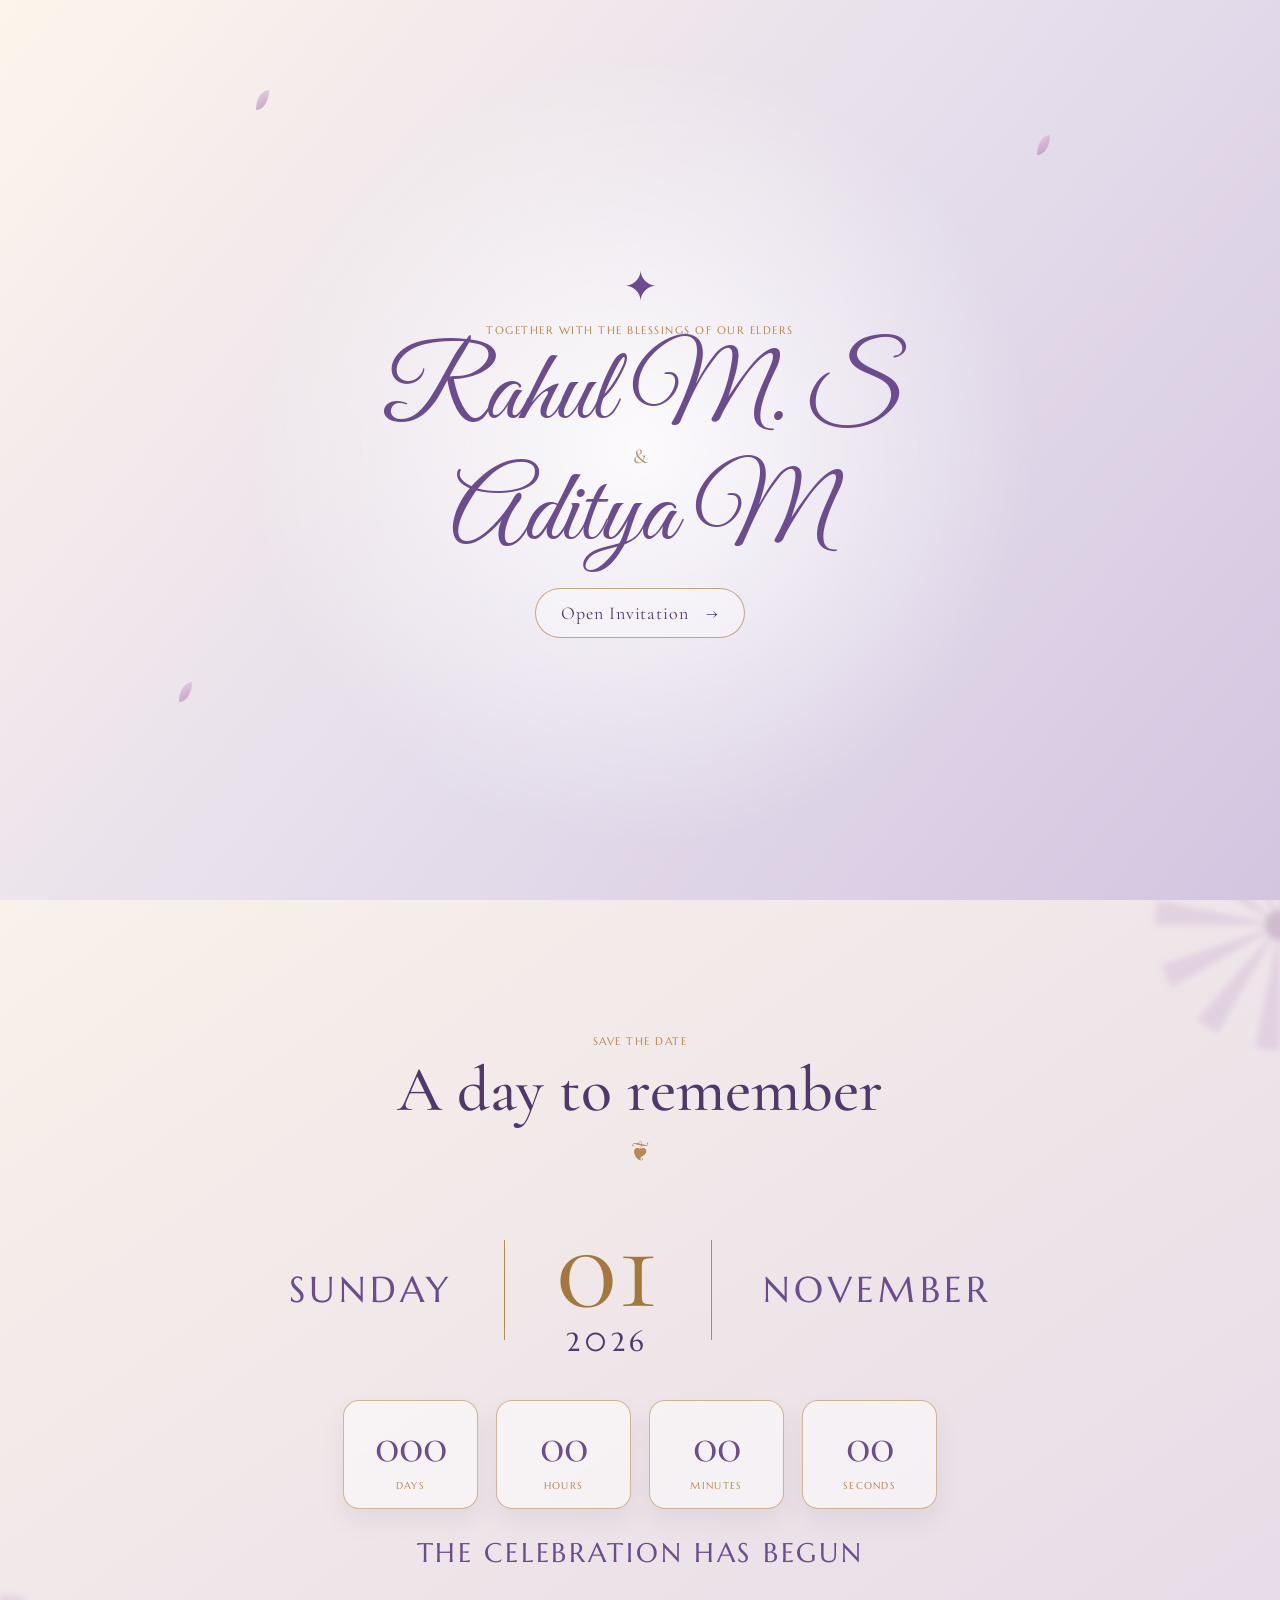
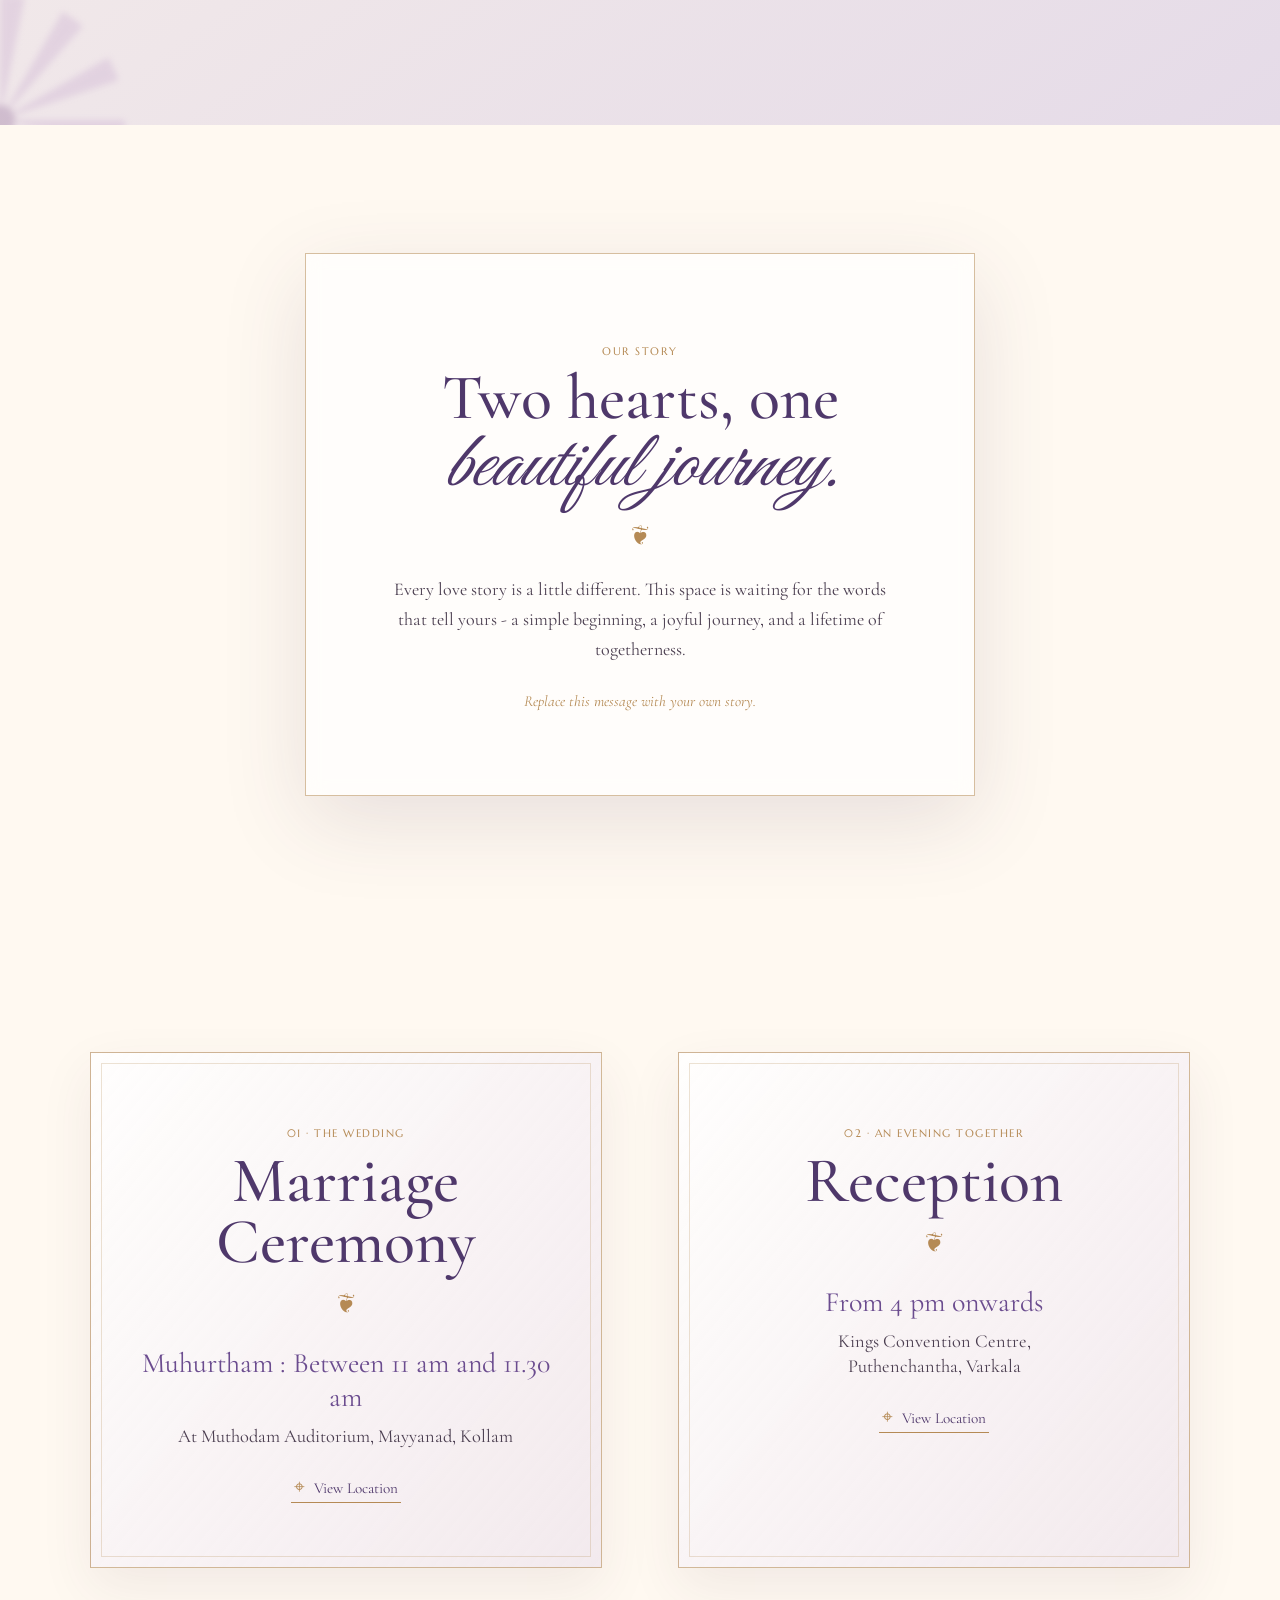
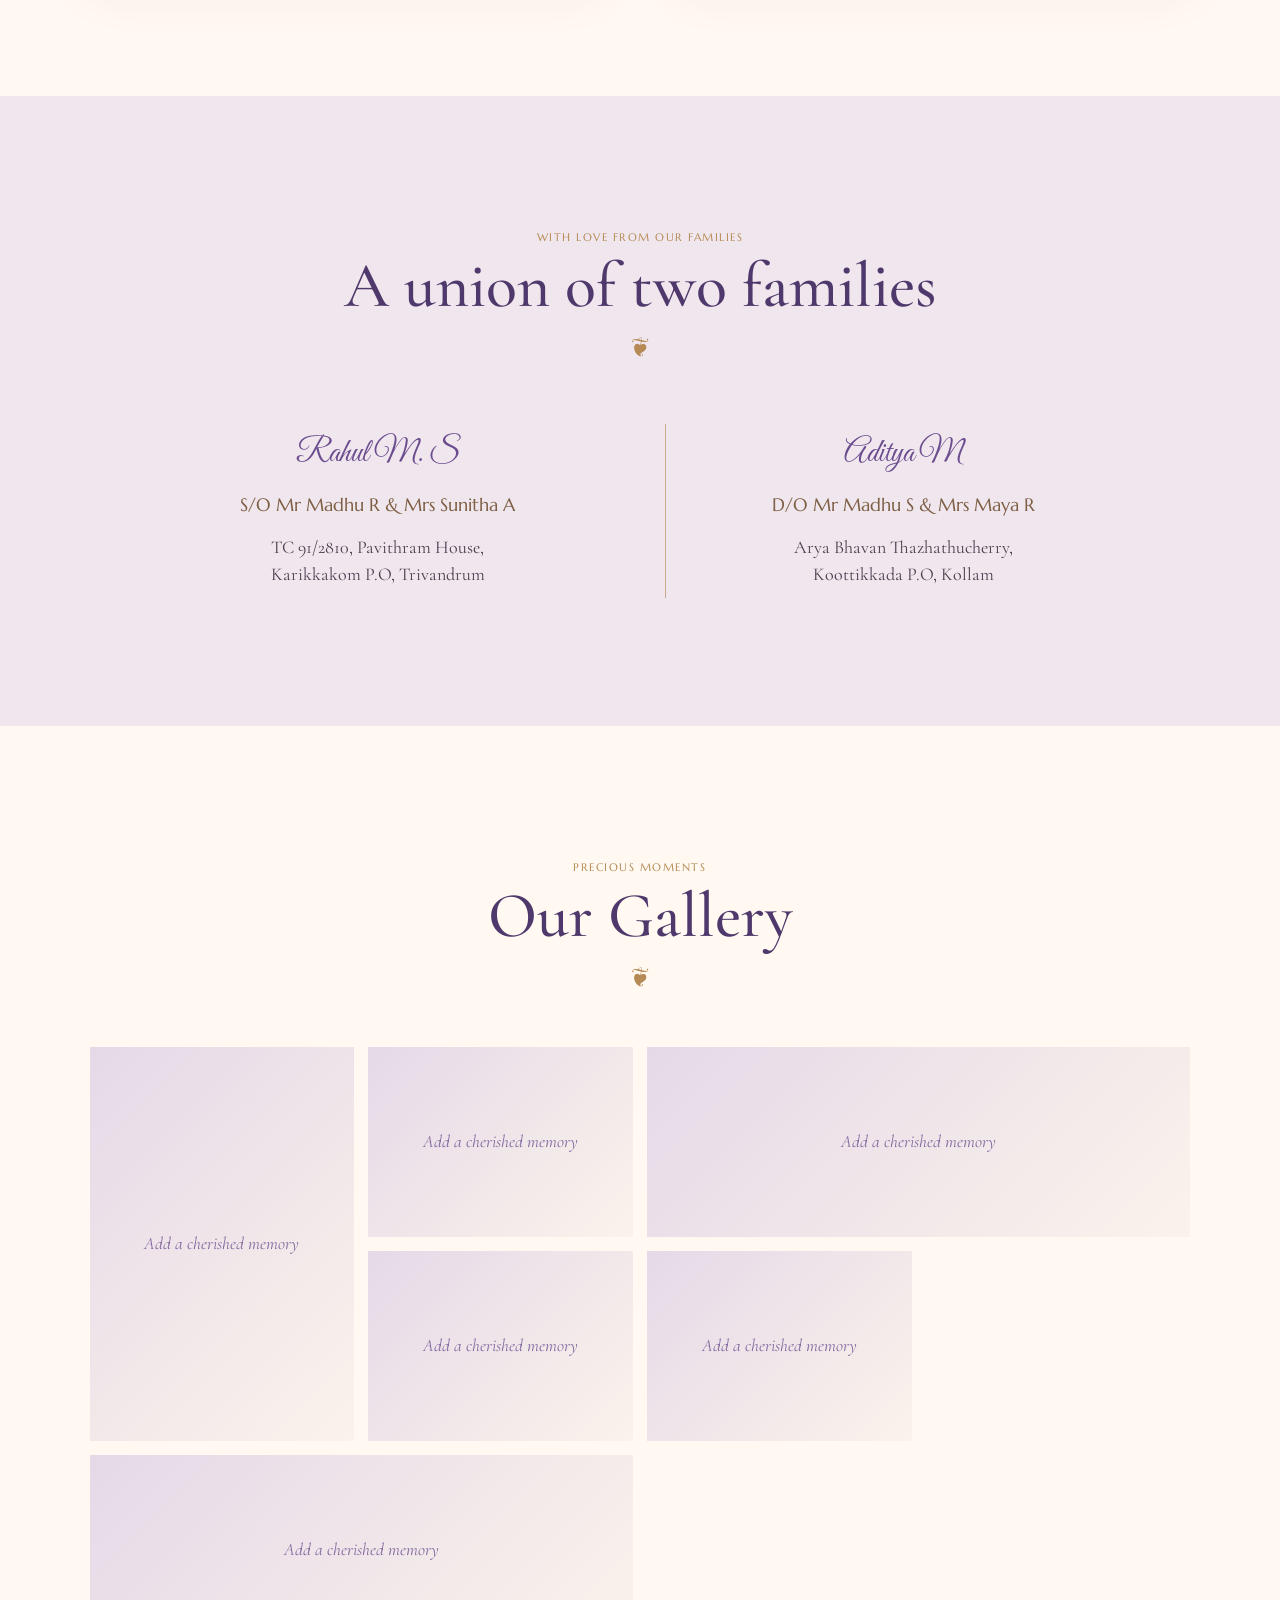
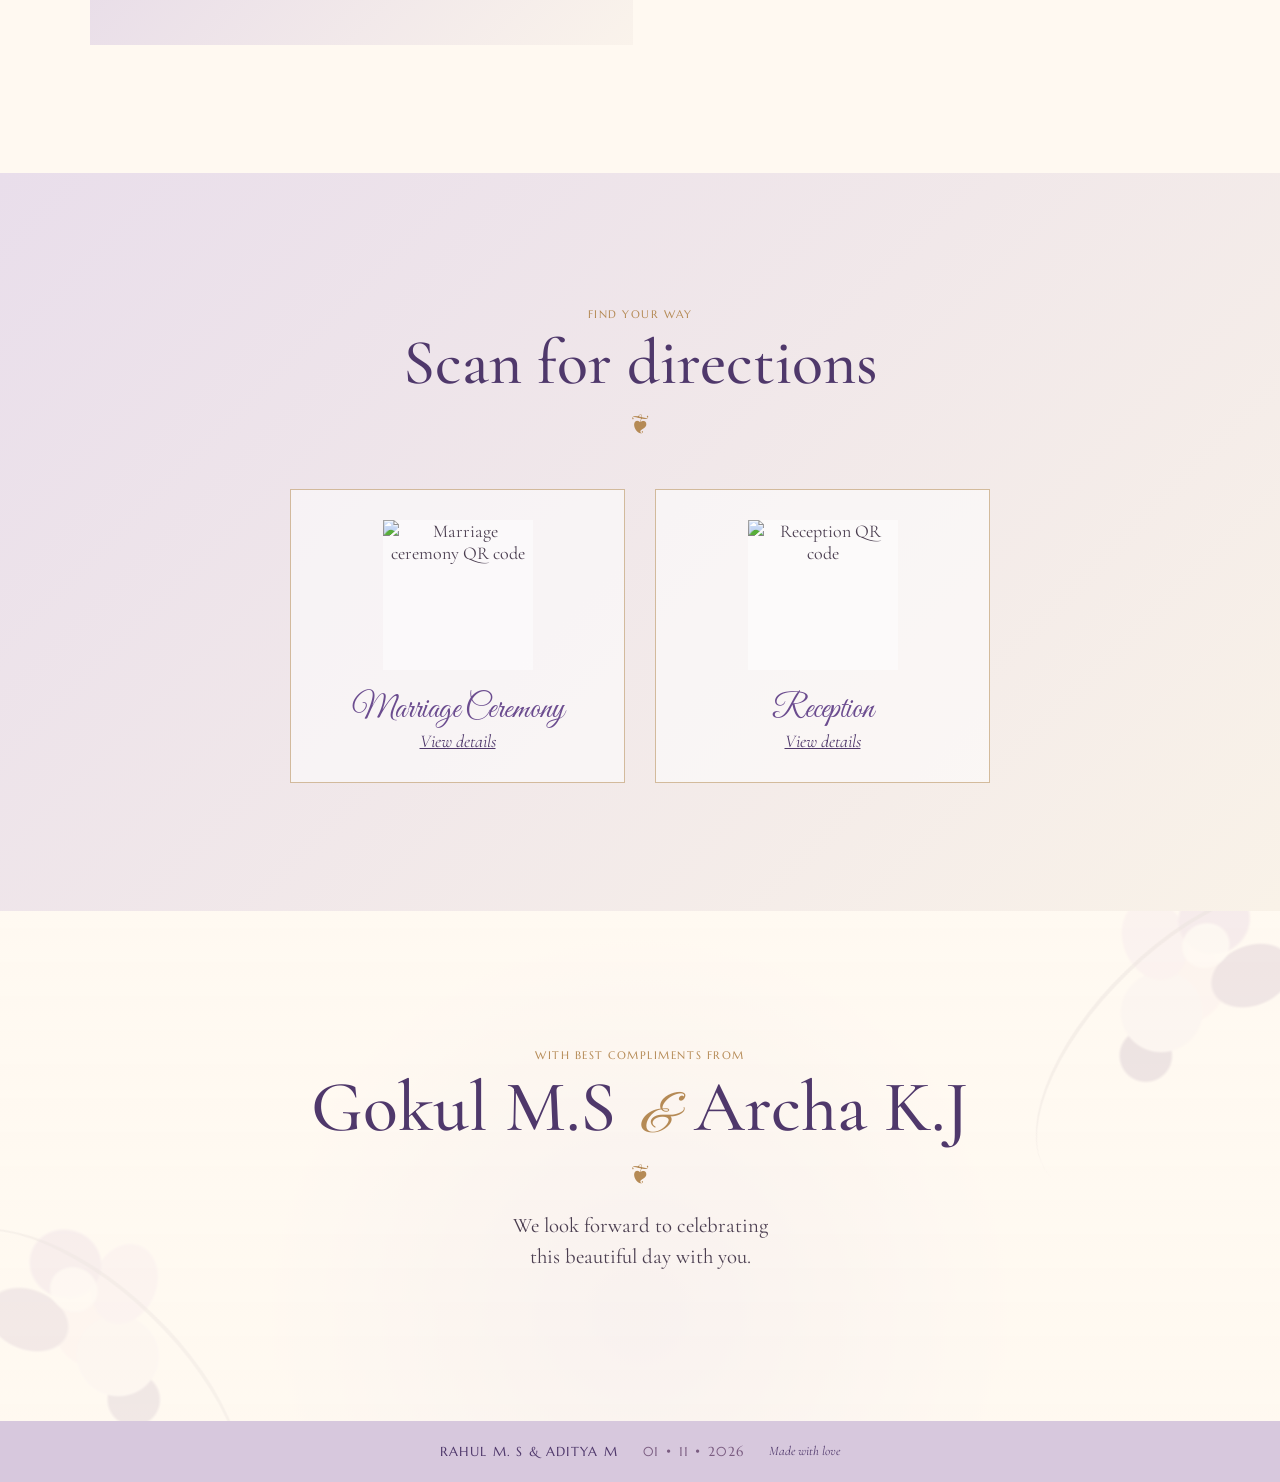
==== index.html @ 809f669c "first" ====
<!doctype html>
<html lang="en">
<head>
  <meta charset="utf-8">
  <meta name="viewport" content="width=device-width, initial-scale=1">
  <meta name="description" content="The wedding invitation of Rahul M. S and Aditya M.">
  <title>Rahul M. S &amp; Aditya M | Wedding Invitation</title>
  <link rel="preconnect" href="https://fonts.googleapis.com">
  <link rel="preconnect" href="https://fonts.gstatic.com" crossorigin>
  <link href="https://fonts.googleapis.com/css2?family=Cormorant+Garamond:ital,wght@0,400;0,500;0,600;0,700;1,500&family=Great+Vibes&family=Marcellus&display=swap" rel="stylesheet">
  <link rel="stylesheet" href="style.css">
</head>
<body>
  <div class="opening" id="opening" aria-label="Opening invitation">
    <div class="opening-wash"></div><div class="petal p1"></div><div class="petal p2"></div><div class="petal p3"></div>
    <div class="opening-content">
      <div class="mini-flower" aria-hidden="true">✦</div>
      <p class="eyebrow">Together with the blessings of our elders</p>
      <h1><span>Rahul M. S</span><b>&amp;</b><span>Aditya M</span></h1>
      <button class="open-button" id="openInvitation">Open Invitation <span>→</span></button>
    </div>
  </div>

  <header class="site-header" id="home">
    <a class="monogram" href="#home" aria-label="Go to invitation home">R <i>&amp;</i> A</a>
    <button class="nav-toggle" aria-expanded="false" aria-controls="siteNav"><span></span><span></span><span></span><span class="sr-only">Open menu</span></button>
    <nav id="siteNav" aria-label="Invitation navigation">
      <a href="#home">Home</a><a href="#story">Our Story</a><a href="#wedding">Wedding</a><a href="#reception">Reception</a><a href="#gallery">Gallery</a><a href="#locations">Location</a>
    </nav>
  </header>

  <main>
    <section class="hero" aria-labelledby="hero-title">
      <div class="floral floral-tl" aria-hidden="true"></div><div class="floral floral-tr" aria-hidden="true"></div><div class="floral floral-bl" aria-hidden="true"></div><div class="floral floral-br" aria-hidden="true"></div>
      <div class="hero-photo-wash" aria-hidden="true"></div>
      <div class="arch" aria-hidden="true"></div><span class="petal petal-a"></span><span class="petal petal-b"></span><span class="petal petal-c"></span>
      <div class="hero-inner reveal">
        <div class="ganesha" aria-hidden="true">ॐ</div>
        <p class="intro">With the blessings of the Almighty and our elders,<br>we cordially invite you to the wedding of</p>
        <h2 id="hero-title" class="couple-names"><span>Rahul M. S</span><em>&amp;</em><span>Aditya M</span></h2>
        <p class="celebration">Invite you to our wedding celebration</p>
        <a href="#wedding" class="text-link">Explore the celebration <span>↓</span></a>
      </div>
      <div class="couple-frame reveal reveal-delay"><img src="assets/couple.png" alt="Rahul M. S and Aditya M" id="coupleImage"></div>
    </section>

    <section class="date-section section" id="wedding" aria-labelledby="date-title">
      <div class="section-flower flower-left" aria-hidden="true"></div><div class="section-flower flower-right" aria-hidden="true"></div>
      <div class="section-heading reveal"><span>Save the date</span><h2 id="date-title">A day to remember</h2><div class="floral-rule">❦</div></div>
      <div class="date-display reveal">
        <div><span>Sunday</span></div><i></i><div class="date-number">01<small>2026</small></div><i></i><div><span>November</span></div>
      </div>
      <div class="countdown reveal" aria-label="Countdown to the wedding">
        <div><strong id="days">000</strong><span>Days</span></div><div><strong id="hours">00</strong><span>Hours</span></div><div><strong id="minutes">00</strong><span>Minutes</span></div><div><strong id="seconds">00</strong><span>Seconds</span></div>
      </div>
      <p class="celebration-begun" id="celebrationBegun" hidden>The celebration has begun</p>
    </section>

    <section class="story section" id="story" aria-labelledby="story-title">
      <div class="story-card reveal"><p class="kicker">Our Story</p><h2 id="story-title">Two hearts, one<br><i>beautiful journey.</i></h2><div class="floral-rule">❦</div><p>Every love story is a little different. This space is waiting for the words that tell yours - a simple beginning, a joyful journey, and a lifetime of togetherness.</p><p class="editable-note">Replace this message with your own story.</p></div>
    </section>

    <section class="events section" aria-label="Wedding events">
      <article class="event-card reveal" id="ceremony">
        <p class="kicker">01 · The Wedding</p><h2>Marriage Ceremony</h2><div class="floral-rule">❦</div>
        <p class="event-time" id="ceremonyTime">Muhurtham : Between 11 am and 11.30 am</p><p class="event-place" id="ceremonyVenue">At Muthodam Auditorium, Mayyanad, Kollam</p>
        <a class="location-link" id="ceremonyMap" href="#" target="_blank" rel="noopener"><span>⌖</span> View Location</a>
      </article>
      <article class="event-card reception-card reveal" id="reception">
        <p class="kicker">02 · An Evening Together</p><h2>Reception</h2><div class="floral-rule">❦</div>
        <p class="event-time" id="receptionTime">From 4 pm onwards</p><p class="event-place" id="receptionVenue">Kings Convention Centre,<br>Puthenchantha, Varkala</p>
        <a class="location-link" id="receptionMap" href="#" target="_blank" rel="noopener"><span>⌖</span> View Location</a>
      </article>
    </section>

    <section class="family section" aria-labelledby="family-title"><div class="section-heading reveal"><span>With love from our families</span><h2 id="family-title">A union of two families</h2><div class="floral-rule">❦</div></div><div class="family-grid reveal"><div><h3>Rahul M. S</h3><p>S/O Mr Madhu R &amp; Mrs Sunitha A</p><address>TC 91/2810, Pavithram House,<br>Karikkakom P.O, Trivandrum</address></div><div><h3>Aditya M</h3><p>D/O Mr Madhu S &amp; Mrs Maya R</p><address>Arya Bhavan Thazhathucherry,<br>Koottikkada P.O, Kollam</address></div></div></section>

    <section class="gallery section" id="gallery" aria-labelledby="gallery-title"><div class="section-heading reveal"><span>Precious moments</span><h2 id="gallery-title">Our Gallery</h2><div class="floral-rule">❦</div></div><div class="gallery-grid reveal" id="galleryGrid">
      <button class="gallery-item tall"><img src="assets/gallery/photo1.jpg" alt="Wedding memory 1" loading="lazy"></button><button class="gallery-item"><img src="assets/gallery/photo2.jpg" alt="Wedding memory 2" loading="lazy"></button><button class="gallery-item wide"><img src="assets/gallery/photo3.jpg" alt="Wedding memory 3" loading="lazy"></button><button class="gallery-item"><img src="assets/gallery/photo4.jpg" alt="Wedding memory 4" loading="lazy"></button><button class="gallery-item"><img src="assets/gallery/photo5.jpg" alt="Wedding memory 5" loading="lazy"></button><button class="gallery-item wide"><img src="assets/gallery/photo6.jpg" alt="Wedding memory 6" loading="lazy"></button>
    </div></section>

    <section class="locations section" id="locations" aria-labelledby="locations-title"><div class="section-heading reveal"><span>Find your way</span><h2 id="locations-title">Scan for directions</h2><div class="floral-rule">❦</div></div><div class="qr-grid reveal"><div class="qr-card"><div class="qr-wrap"><img src="assets/marriage-qr.png" alt="Marriage ceremony QR code" class="qr-image"></div><h3>Marriage Ceremony</h3><a href="#ceremony">View details</a></div><div class="qr-card"><div class="qr-wrap"><img src="assets/reception-qr.png" alt="Reception QR code" class="qr-image"></div><h3>Reception</h3><a href="#reception">View details</a></div></div></section>

    <section class="closing section"><div class="floral floral-close-l" aria-hidden="true"></div><div class="floral floral-close-r" aria-hidden="true"></div><div class="closing-content reveal"><p class="kicker">With Best Compliments From</p><h2>Gokul M.S <i>&amp;</i> Archa K.J</h2><div class="floral-rule">❦</div><p>We look forward to celebrating<br>this beautiful day with you.</p></div></section>
  </main>
  <footer><span>Rahul M. S &amp; Aditya M</span><i>01 • 11 • 2026</i><small>Made with love</small></footer>
  <button id="musicButton" class="music-button" aria-pressed="false" aria-label="Play background music"><span aria-hidden="true">♪</span><b>Music Off</b></button><audio id="backgroundMusic" loop preload="none"><source src="assets/music.mp3" type="audio/mpeg"></audio>
  <dialog id="lightbox" aria-label="Gallery image"><button class="close-lightbox" aria-label="Close image">×</button><img src="" alt=""><p></p></dialog>
  <script src="script.js"></script>
</body>
</html>
---- style.css ----
:root{--plum:#4f386b;--purple:#6b4c8f;--lavender:#c9b7d9;--soft:#ded3e7;--cream:#f8f1e8;--ivory:#fff9f1;--gold:#b58a55;--blush:#e8d9e4;--ink:#4b3e50;--serif:'Cormorant Garamond',Georgia,serif;--display:'Marcellus',serif;--script:'Great Vibes',cursive}*{box-sizing:border-box}html{scroll-behavior:smooth}body{margin:0;color:var(--ink);background:var(--ivory);font-family:var(--serif);font-size:18px;overflow-x:hidden}button,a{font:inherit}button{cursor:pointer}.sr-only{position:absolute;width:1px;height:1px;clip:rect(0 0 0 0);overflow:hidden;white-space:nowrap}a:focus-visible,button:focus-visible{outline:2px solid var(--purple);outline-offset:4px}.opening{position:fixed;z-index:100;inset:0;display:grid;place-items:center;text-align:center;background:linear-gradient(130deg,#fdf5eb,#e5ddeb 54%,#d3c5e0);transition:opacity 1s ease,visibility 1s ease;overflow:hidden}.opening.is-open{opacity:0;visibility:hidden}.opening-wash{position:absolute;width:90vmax;height:90vmax;background:radial-gradient(circle at 50% 50%,rgba(255,255,255,.86),transparent 49%);filter:blur(10px)}.opening-content{position:relative;z-index:1;animation:openingReveal 2.6s both}.mini-flower,.ganesha{color:var(--purple);font-size:42px}.eyebrow,.kicker,.section-heading span{font-family:var(--display);text-transform:uppercase;letter-spacing:.14em;color:var(--gold);font-size:.67rem}.opening h1{margin:18px 0 30px;color:var(--purple);font:clamp(2.8rem,8vw,6.5rem)/.8 var(--script);font-weight:400}.opening h1 span{display:block}.opening h1 b{display:block;margin:.35em 0;font:1.3rem var(--serif);color:var(--gold)}.open-button{border:1px solid rgba(181,138,85,.75);border-radius:99px;padding:13px 25px;background:rgba(255,255,255,.35);color:var(--plum);letter-spacing:.05em;transition:.3s}.open-button:hover{background:var(--gold);color:white;transform:translateY(-2px)}.open-button span{margin-left:12px}.site-header{position:absolute;z-index:10;top:0;left:0;right:0;display:flex;align-items:center;justify-content:space-between;padding:22px clamp(22px,5vw,72px)}.monogram{color:var(--purple);font:1.35rem var(--script);text-decoration:none}.monogram i{font:1rem var(--serif);color:var(--gold);padding:0 2px}.site-header nav{display:flex;gap:clamp(16px,2.5vw,36px)}.site-header nav a{font:11px var(--display);letter-spacing:.1em;text-transform:uppercase;color:var(--plum);text-decoration:none}.site-header nav a:hover{color:var(--gold)}.nav-toggle{display:none;border:0;background:transparent}.hero{min-height:100svh;position:relative;display:flex;align-items:center;justify-content:center;isolation:isolate;overflow:hidden;background:linear-gradient(106deg,#fff8ef 0%,#f6eff4 45%,#ddd1e5 100%)}.hero:before,.hero:after{content:"";position:absolute;inset:0;z-index:-5;background:repeating-linear-gradient(90deg,rgba(107,76,143,.025) 0 1px,transparent 1px 90px);opacity:.8}.hero:after{background:radial-gradient(ellipse at 50% 48%,rgba(255,255,255,.83),transparent 58%)}.hero-photo-wash{position:absolute;inset:12% 15%;z-index:-3;background:linear-gradient(90deg,rgba(255,249,241,.74),rgba(255,249,241,.55)),url('assets/couple.png') center 26%/cover no-repeat;filter:blur(5px);opacity:.22;mask-image:radial-gradient(ellipse,black,transparent 68%)}.arch{position:absolute;z-index:-1;top:11%;left:50%;width:min(66vw,900px);height:min(78vh,890px);border:2px solid rgba(181,138,85,.75);border-bottom:0;border-radius:50% 50% 0 0/32% 32% 0 0;transform:translateX(-50%);animation:archGlow 5s ease-in-out infinite}.hero-inner{text-align:center;width:min(650px,80vw);padding:5rem 0 10rem}.ganesha{font-size:38px;margin-bottom:20px}.intro{font-size:clamp(1rem,1.55vw,1.35rem);line-height:1.35;letter-spacing:.05em;color:#806243}.couple-names{color:var(--purple);margin:24px 0 20px;font:clamp(3.8rem,8.7vw,7.7rem)/.75 var(--script);font-weight:400}.couple-names span{display:block}.couple-names em{display:block;margin:.15em 0;font:clamp(1.3rem,2.2vw,2rem) var(--serif);font-style:normal;color:var(--gold)}.celebration{text-transform:uppercase;letter-spacing:.16em;color:#896637;font:clamp(.7rem,1.1vw,.85rem) var(--display)}.text-link,.location-link{display:inline-block;color:var(--plum);text-decoration:none;margin-top:12px;font-style:italic;border-bottom:1px solid var(--gold);padding:0 3px 4px}.text-link span{padding-left:8px;color:var(--gold)}.couple-frame{position:absolute;right:3%;bottom:-8px;width:clamp(210px,25vw,405px);height:clamp(330px,53vw,710px);display:flex;align-items:end;justify-content:end;filter:drop-shadow(-9px 9px 15px rgba(57,37,58,.2));z-index:2}.couple-frame:before{content:"";position:absolute;inset:7% 7% 0;border-radius:50% 50% 0 0;background:linear-gradient(180deg,rgba(255,255,255,.4),transparent);z-index:-1}.couple-frame img{height:100%;max-width:100%;object-fit:contain;object-position:bottom right;mix-blend-mode:multiply}.floral{position:absolute;width:clamp(190px,27vw,430px);aspect-ratio:1;background:radial-gradient(ellipse at 35% 40%,rgba(255,255,255,.83) 0 7%,transparent 8%),radial-gradient(ellipse at 30% 34%,#bd94c5 0 10%,transparent 11%),radial-gradient(ellipse at 48% 33%,#e4c6e1 0 12%,transparent 13%),radial-gradient(ellipse at 26% 53%,#89628f 0 11%,transparent 12%),radial-gradient(ellipse at 54% 53%,#e9dde9 0 15%,transparent 16%),radial-gradient(ellipse at 63% 63%,#714d7c 0 8%,transparent 9%),radial-gradient(ellipse at 45% 48%,#f4d6df 0 15%,transparent 16%);filter:blur(.15px);opacity:.86;z-index:-1}.floral:after{content:"";position:absolute;width:115%;height:55%;top:36%;left:-9%;border-top:4px solid rgba(88,69,83,.45);border-radius:55%;transform:rotate(22deg)}.floral-tl{top:-9%;left:-8%;transform:rotate(-24deg)}.floral-tr{top:-11%;right:-9%;transform:scaleX(-1) rotate(-20deg)}.floral-bl{bottom:-16%;left:-8%;transform:rotate(27deg)}.floral-br{bottom:-14%;right:-8%;transform:scaleX(-1) rotate(22deg)}.petal{position:absolute;width:13px;height:20px;background:linear-gradient(150deg,#e3c6e0,#a879ae);border-radius:100% 0 100% 0;opacity:.65;z-index:3}.p1{top:10%;left:20%;animation:drift 9s linear infinite}.p2{top:15%;right:18%;animation:drift 12s -4s linear infinite}.p3{bottom:22%;left:14%;animation:drift 10s -2s linear infinite}.petal-a{top:30%;left:15%;animation:drift 13s -2s linear infinite}.petal-b{top:18%;right:20%;animation:drift 11s -4s linear infinite}.petal-c{top:53%;left:42%;animation:drift 15s -7s linear infinite}.section{position:relative;padding:clamp(70px,10vw,130px) max(24px,7vw);overflow:hidden}.section-heading{text-align:center}.section-heading h2,.event-card h2,.story-card h2,.closing h2{margin:10px 0 8px;color:var(--plum);font:clamp(2.4rem,5vw,4.4rem)/.95 var(--serif);font-weight:500}.floral-rule{color:var(--gold);font-size:1.6rem;margin-top:14px}.date-section{text-align:center;background:linear-gradient(145deg,#f9f1ea,#e5dbe8)}.section-flower{position:absolute;width:250px;height:250px;opacity:.34;background:radial-gradient(circle at 50% 50%,#936d9c 0 8%,transparent 9%),repeating-conic-gradient(from 0deg,#c9acd0 0 11deg,transparent 12deg 30deg);border-radius:50%;filter:blur(3px)}.flower-left{left:-125px;bottom:-120px}.flower-right{right:-125px;top:-100px}.date-display{display:flex;justify-content:center;align-items:center;gap:clamp(20px,4vw,62px);margin:55px auto 42px;color:var(--purple);font:clamp(1.15rem,2.8vw,2.25rem) var(--display);text-transform:uppercase;letter-spacing:.12em}.date-display i{height:100px;border-left:1px solid var(--gold)}.date-number{font:clamp(4.8rem,10vw,8.8rem)/.7 var(--serif);color:#a4783c;letter-spacing:0}.date-number small{display:block;margin-top:16px;font:clamp(1.05rem,2vw,1.65rem) var(--display);letter-spacing:.18em;color:var(--plum)}.countdown{display:grid;grid-template-columns:repeat(4,minmax(80px,135px));justify-content:center;gap:clamp(8px,1.5vw,18px)}.countdown>div{padding:19px 8px 14px;border:1px solid rgba(181,138,85,.6);border-radius:16px;background:rgba(255,255,255,.5);box-shadow:0 12px 24px rgba(89,59,85,.08);backdrop-filter:blur(4px)}.countdown strong{display:block;font:clamp(2rem,4vw,3.3rem)/1 var(--serif);color:var(--purple);transition:transform .3s,opacity .3s}.countdown strong.changing{transform:translateY(-4px);opacity:.5}.countdown span{font:10px var(--display);text-transform:uppercase;letter-spacing:.13em;color:var(--gold)}.celebration-begun{color:var(--purple);font:1.7rem var(--display);text-transform:uppercase;letter-spacing:.1em}.story{display:grid;place-items:center;min-height:610px;background:linear-gradient(rgba(255,249,241,.83),rgba(255,249,241,.9)),url('assets/couple.png') center 28%/cover fixed}.story-card{width:min(670px,100%);text-align:center;padding:clamp(40px,7vw,80px);border:1px solid rgba(181,138,85,.55);background:rgba(255,255,255,.67);box-shadow:0 25px 80px rgba(80,57,88,.13);backdrop-filter:blur(10px)}.story-card h2 i,.closing h2 i{font-family:var(--script);font-size:1.25em;font-weight:400}.story-card p:not(.kicker){line-height:1.65;max-width:500px;margin:25px auto 0}.editable-note{color:var(--gold);font-size:.85em;font-style:italic}.events{display:grid;grid-template-columns:1fr 1fr;gap:clamp(28px,6vw,92px);background:var(--ivory)}.event-card{text-align:center;position:relative;padding:clamp(38px,5vw,65px) clamp(20px,3vw,50px);border:1px solid rgba(181,138,85,.6);background:linear-gradient(130deg,rgba(255,255,255,.85),rgba(235,224,235,.62));box-shadow:0 20px 50px rgba(74,50,80,.08)}.event-card:before{content:"";position:absolute;inset:10px;border:1px solid rgba(181,138,85,.25);pointer-events:none}.event-time{font-size:clamp(1.3rem,2.3vw,1.75rem);color:var(--purple);margin:28px 0 10px}.event-place{line-height:1.35;font-size:1.15rem;margin:0}.location-link{margin-top:27px;font-style:normal;font-size:.95rem}.location-link span{color:var(--gold);font-size:1.25em;margin-right:5px}.family{background:#f0e6ed}.family-grid{display:grid;grid-template-columns:1fr 1fr;gap:50px;max-width:1000px;margin:62px auto 0;text-align:center}.family-grid>div{padding:10px 20px}.family-grid>div+div{border-left:1px solid rgba(181,138,85,.65)}.family h3,.qr-card h3{color:var(--purple);font:2rem var(--script);font-weight:400;margin:0}.family p{font:1.15rem var(--display);color:#7d5f44}.family address{font-style:normal;line-height:1.5}.gallery{background:var(--ivory)}.gallery-grid{display:grid;grid-template-columns:repeat(4,1fr);grid-auto-rows:190px;gap:14px;max-width:1180px;margin:55px auto 0}.gallery-item{border:0;position:relative;padding:0;overflow:hidden;background:linear-gradient(135deg,#e5d9e8,#faf3eb)}.gallery-item:after{content:'Add a cherished memory';display:grid;place-items:center;position:absolute;inset:0;color:var(--purple);font:italic 1.1rem var(--serif);opacity:.8}.gallery-item.has-image:after{content:'View photo';background:linear-gradient(0deg,rgba(67,45,69,.44),transparent);align-items:end;padding:16px;color:white;font-style:normal;opacity:0;transition:opacity .3s}.gallery-item.has-image:hover:after{opacity:1}.gallery-item img{position:absolute;inset:0;width:100%;height:100%;object-fit:cover;transition:transform .6s}.gallery-item:hover img{transform:scale(1.06)}.gallery-item.tall{grid-row:span 2}.gallery-item.wide{grid-column:span 2}.locations{background:linear-gradient(135deg,#e9deeb,#f9f2e8)}.qr-grid{max-width:700px;margin:50px auto 0;display:grid;grid-template-columns:repeat(2,1fr);gap:30px}.qr-card{text-align:center;padding:30px;background:rgba(255,255,255,.55);border:1px solid rgba(181,138,85,.55)}.qr-wrap{display:grid;place-items:center;width:150px;aspect-ratio:1;margin:0 auto 20px;border:1px dashed var(--gold);background:rgba(255,255,255,.52)}.qr-wrap:has(img:not(.image-missing)){border:none}.qr-image{width:100%;height:100%;object-fit:contain}.qr-image.image-missing{display:none}.qr-wrap:has(.image-missing):after{content:'QR\A CODE';white-space:pre;line-height:1.3;letter-spacing:.16em;text-align:center;font:16px var(--display);color:var(--gold)}.qr-card a{color:var(--plum);font-style:italic}.closing{min-height:470px;display:grid;place-items:center;text-align:center;background:linear-gradient(rgba(255,249,241,.76),rgba(255,249,241,.82)),radial-gradient(circle at 50% 80%,#ded3e7,transparent 50%)}.closing-content{position:relative;z-index:1}.closing h2{font-size:clamp(2.4rem,6vw,4.5rem)}.closing h2 i{font-size:.75em;color:var(--gold);padding:0 .1em}.closing p:not(.kicker){font-size:1.3rem;line-height:1.5}.floral-close-l{left:-5%;bottom:-18%;transform:rotate(22deg);opacity:.55}.floral-close-r{right:-5%;top:-17%;transform:scaleX(-1) rotate(22deg);opacity:.55}footer{display:flex;justify-content:center;gap:25px;flex-wrap:wrap;padding:22px;background:#d7c8dd;color:var(--plum);font:13px var(--display);letter-spacing:.1em;text-transform:uppercase}footer i{font-style:normal;color:#7a5c80}footer small{font:italic 1em var(--serif);text-transform:none;letter-spacing:0}.music-button{position:fixed;z-index:20;bottom:20px;right:20px;border:1px solid rgba(181,138,85,.8);border-radius:99px;padding:10px 15px;background:rgba(255,249,241,.86);box-shadow:0 5px 18px rgba(65,43,66,.16);color:var(--plum);backdrop-filter:blur(8px);font-size:.83rem}.music-button span{font-size:1.2rem;color:var(--gold);margin-right:5px}.music-button.playing{background:var(--purple);color:white}.music-button.playing span{color:#f7d99e;animation:pulse 1.2s infinite}dialog{width:min(90vw,850px);padding:0;border:0;background:transparent;overflow:visible}dialog::backdrop{background:rgba(39,25,45,.82);backdrop-filter:blur(4px)}dialog img{display:block;max-height:82vh;max-width:100%;margin:auto;border:8px solid var(--ivory)}dialog p{color:white;text-align:center;margin:10px}.close-lightbox{position:absolute;right:-13px;top:-15px;width:35px;height:35px;border:0;border-radius:50%;background:var(--ivory);color:var(--plum);font-size:26px;line-height:1}.reveal{opacity:0;transform:translateY(26px);transition:opacity .8s ease,transform .8s ease}.reveal.visible{opacity:1;transform:none}.reveal-delay{transition-delay:.35s}@keyframes openingReveal{from{opacity:0;transform:translateY(15px);filter:blur(5px)}to{opacity:1;transform:none;filter:none}}@keyframes archGlow{50%{box-shadow:0 0 24px rgba(181,138,85,.22)}}@keyframes drift{from{transform:translate(0,0) rotate(0)}50%{transform:translate(24px,70px) rotate(130deg)}to{transform:translate(38px,160px) rotate(260deg);opacity:0}}@keyframes pulse{50%{transform:scale(1.2)}}@media(max-width:800px){.site-header nav{display:none;position:absolute;right:17px;top:64px;width:190px;padding:18px;background:rgba(255,249,241,.96);box-shadow:0 10px 25px rgba(61,39,64,.12);border:1px solid rgba(181,138,85,.5)}.site-header nav.open{display:flex;flex-direction:column;gap:17px}.nav-toggle{display:grid;gap:4px;padding:8px}.nav-toggle span:not(.sr-only){display:block;width:22px;border-top:1px solid var(--plum)}.hero{min-height:760px;align-items:flex-start}.hero-inner{padding:8.5rem 0 18rem;width:88vw}.couple-frame{right:50%;transform:translateX(50%);width:min(300px,59vw);height:360px}.floral-tl{left:-25%;top:-3%}.floral-tr{right:-28%;top:-2%}.floral-bl{left:-33%;bottom:-12%}.floral-br{right:-33%;bottom:-12%}.arch{top:11%;width:89vw;height:74%}.date-display{gap:12px}.date-display i{height:80px}.events,.family-grid{grid-template-columns:1fr}.family-grid{gap:25px}.family-grid>div+div{border-left:0;border-top:1px solid rgba(181,138,85,.65);padding-top:35px}.gallery-grid{grid-template-columns:repeat(2,1fr);grid-auto-rows:160px}.gallery-item.wide{grid-column:span 1}.gallery-item.tall{grid-row:span 2}.story{background-attachment:scroll}.section{padding-left:20px;padding-right:20px}}@media(max-width:430px){body{font-size:17px}.site-header{padding:19px 18px}.hero-inner{padding-top:7rem}.intro{font-size:.98rem}.couple-names{font-size:3.55rem}.celebration{font-size:.62rem;letter-spacing:.12em}.date-display{font-size:.85rem;letter-spacing:.07em}.date-number{font-size:4.5rem}.date-display i{height:68px}.countdown{grid-template-columns:repeat(4,1fr);gap:6px}.countdown>div{padding:14px 3px 11px;border-radius:10px}.countdown strong{font-size:1.75rem}.countdown span{font-size:8px;letter-spacing:.04em}.qr-grid{gap:12px}.qr-card{padding:22px 10px}.qr-wrap{width:120px}.gallery-grid{gap:8px;grid-auto-rows:130px}.music-button b{display:none}.music-button{padding:10px 12px}.section-heading h2{font-size:2.55rem}}@media(prefers-reduced-motion:reduce){*,*:before,*:after{animation-duration:.01ms!important;animation-iteration-count:1!important;scroll-behavior:auto!important;transition-duration:.01ms!important}.reveal{opacity:1;transform:none}.opening{transition:none}}
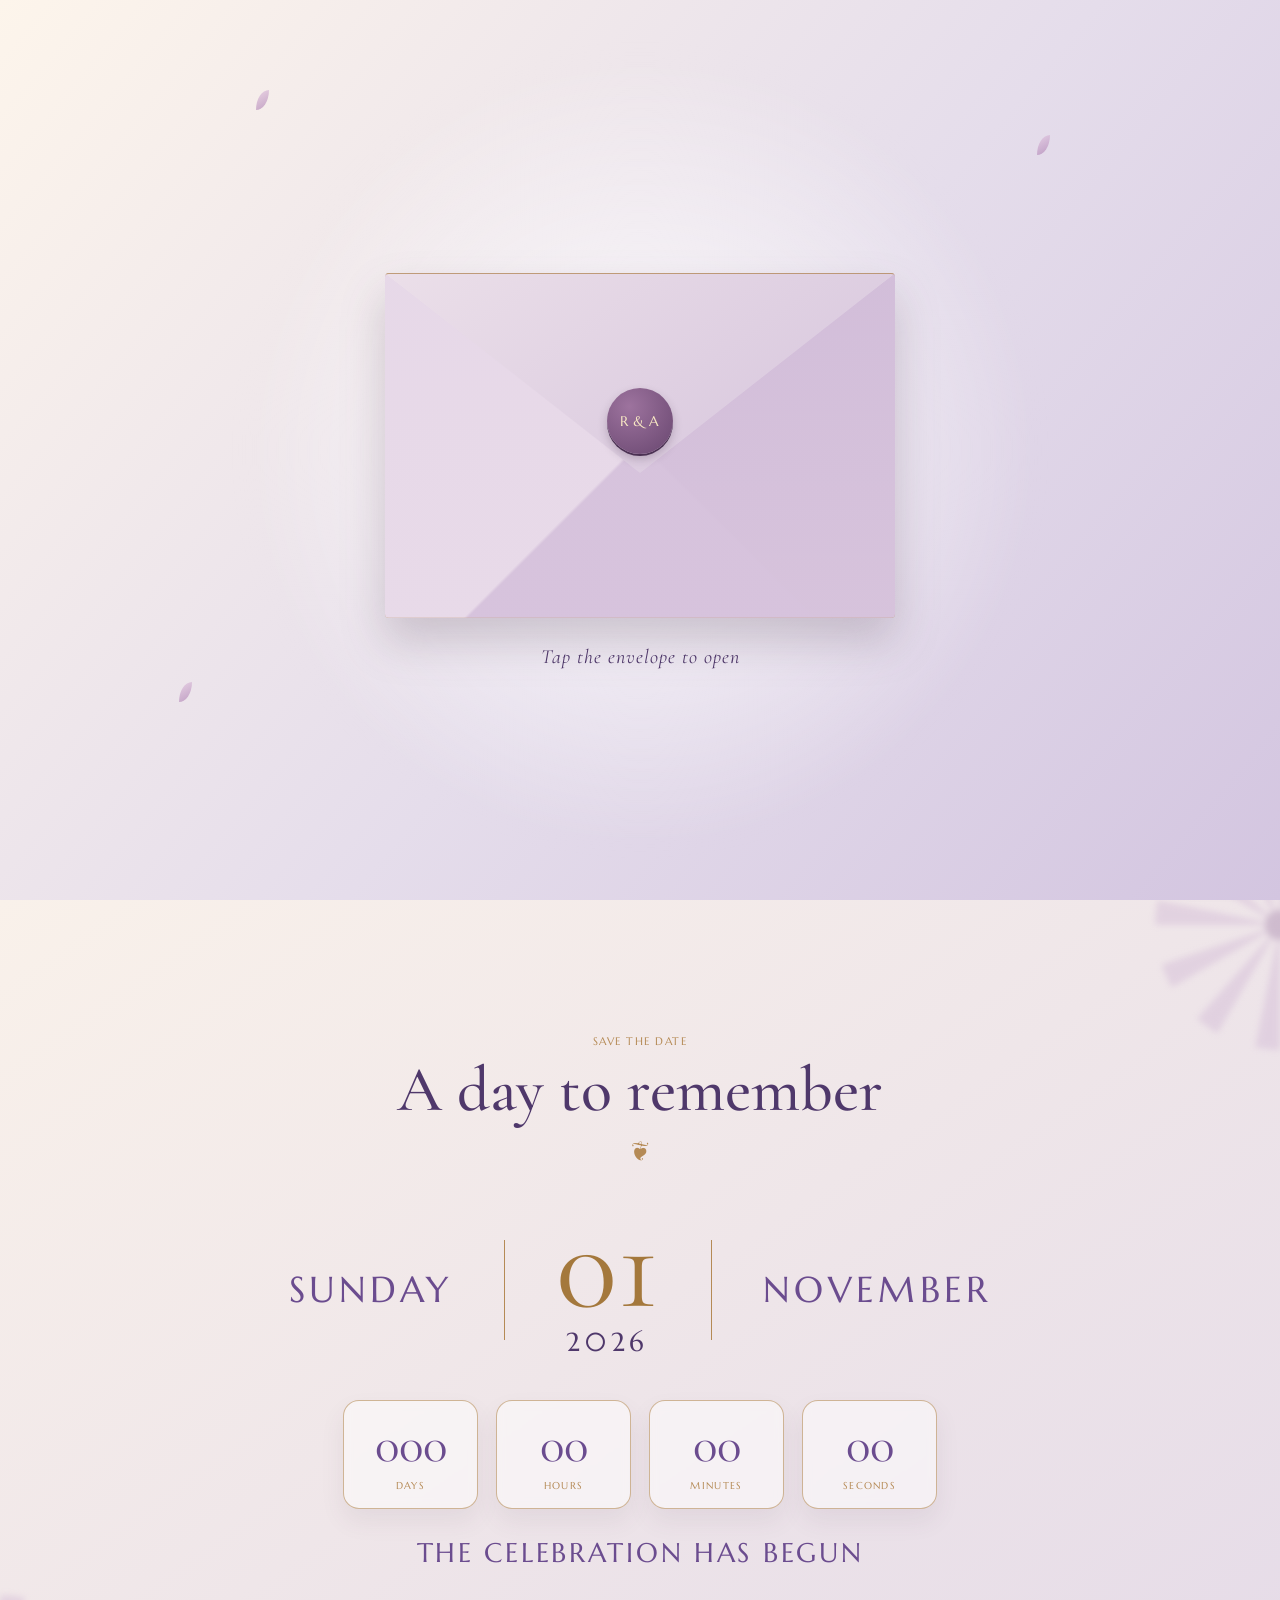
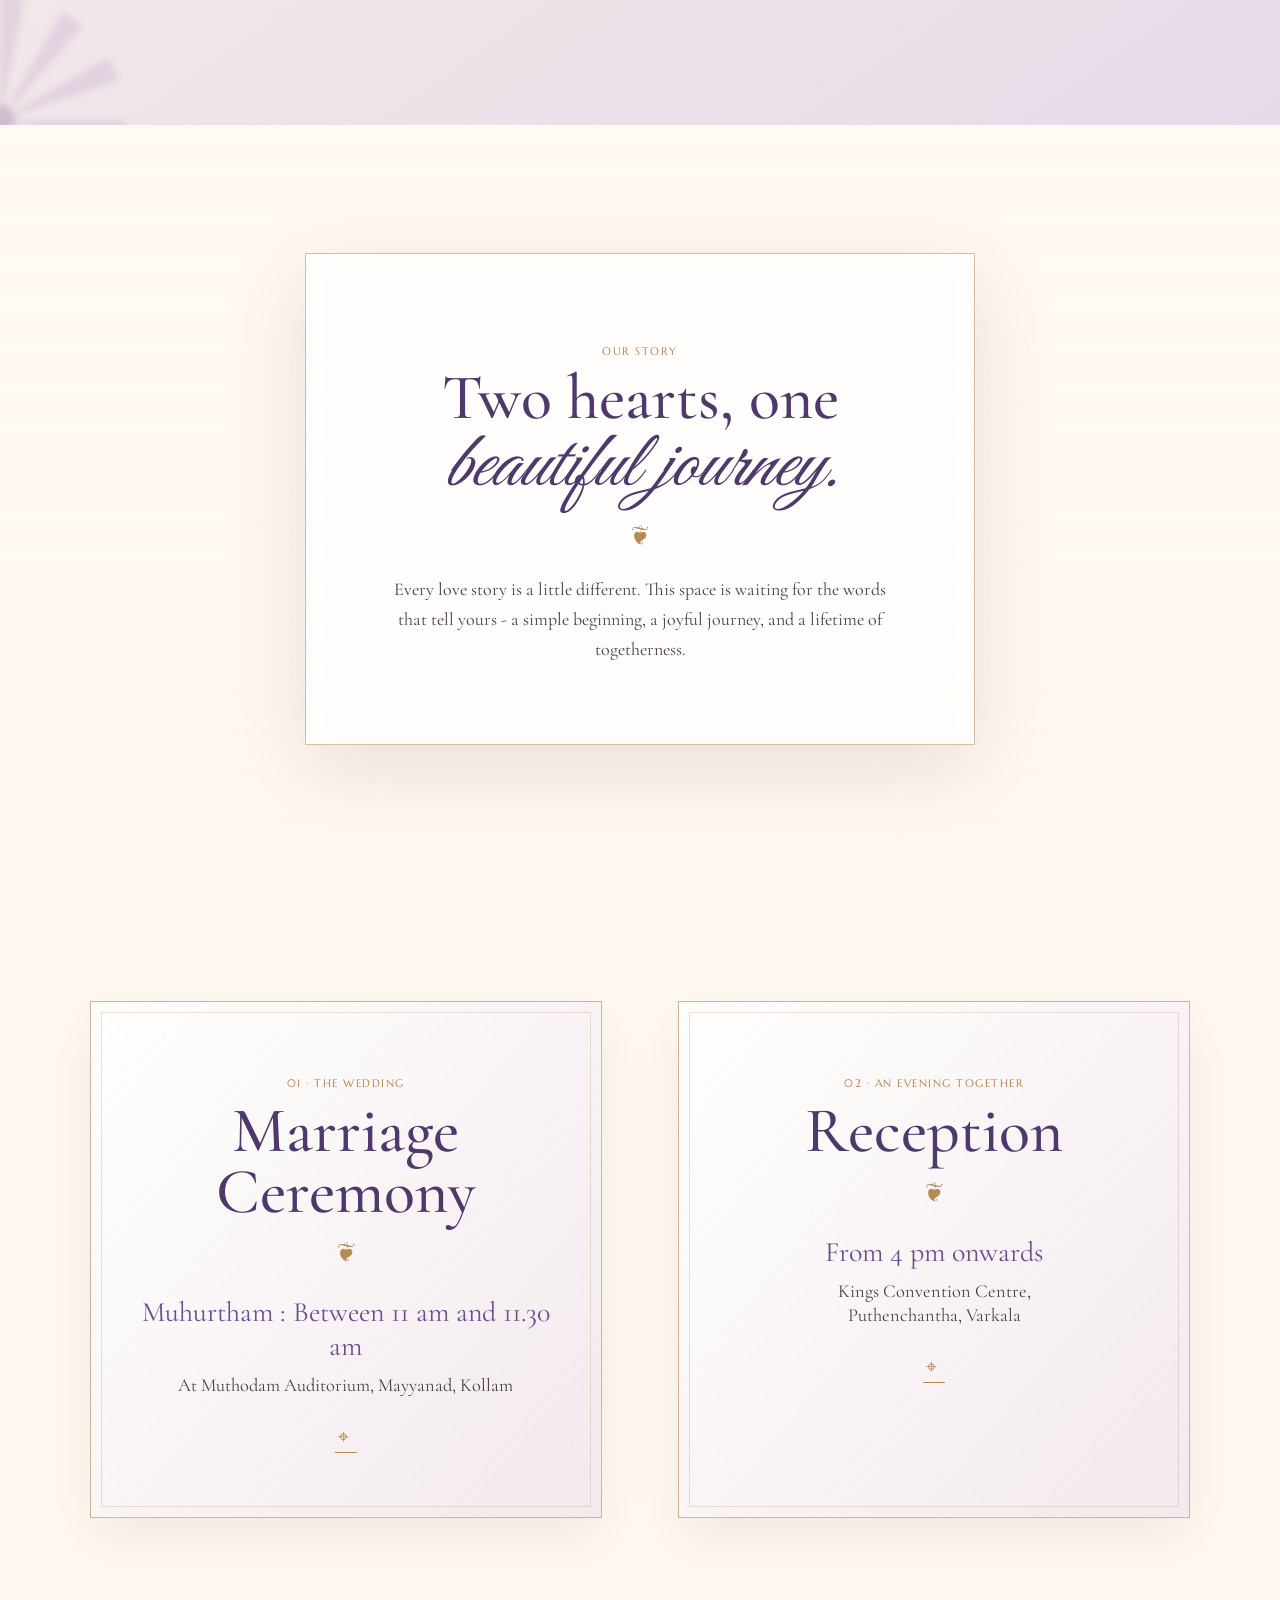
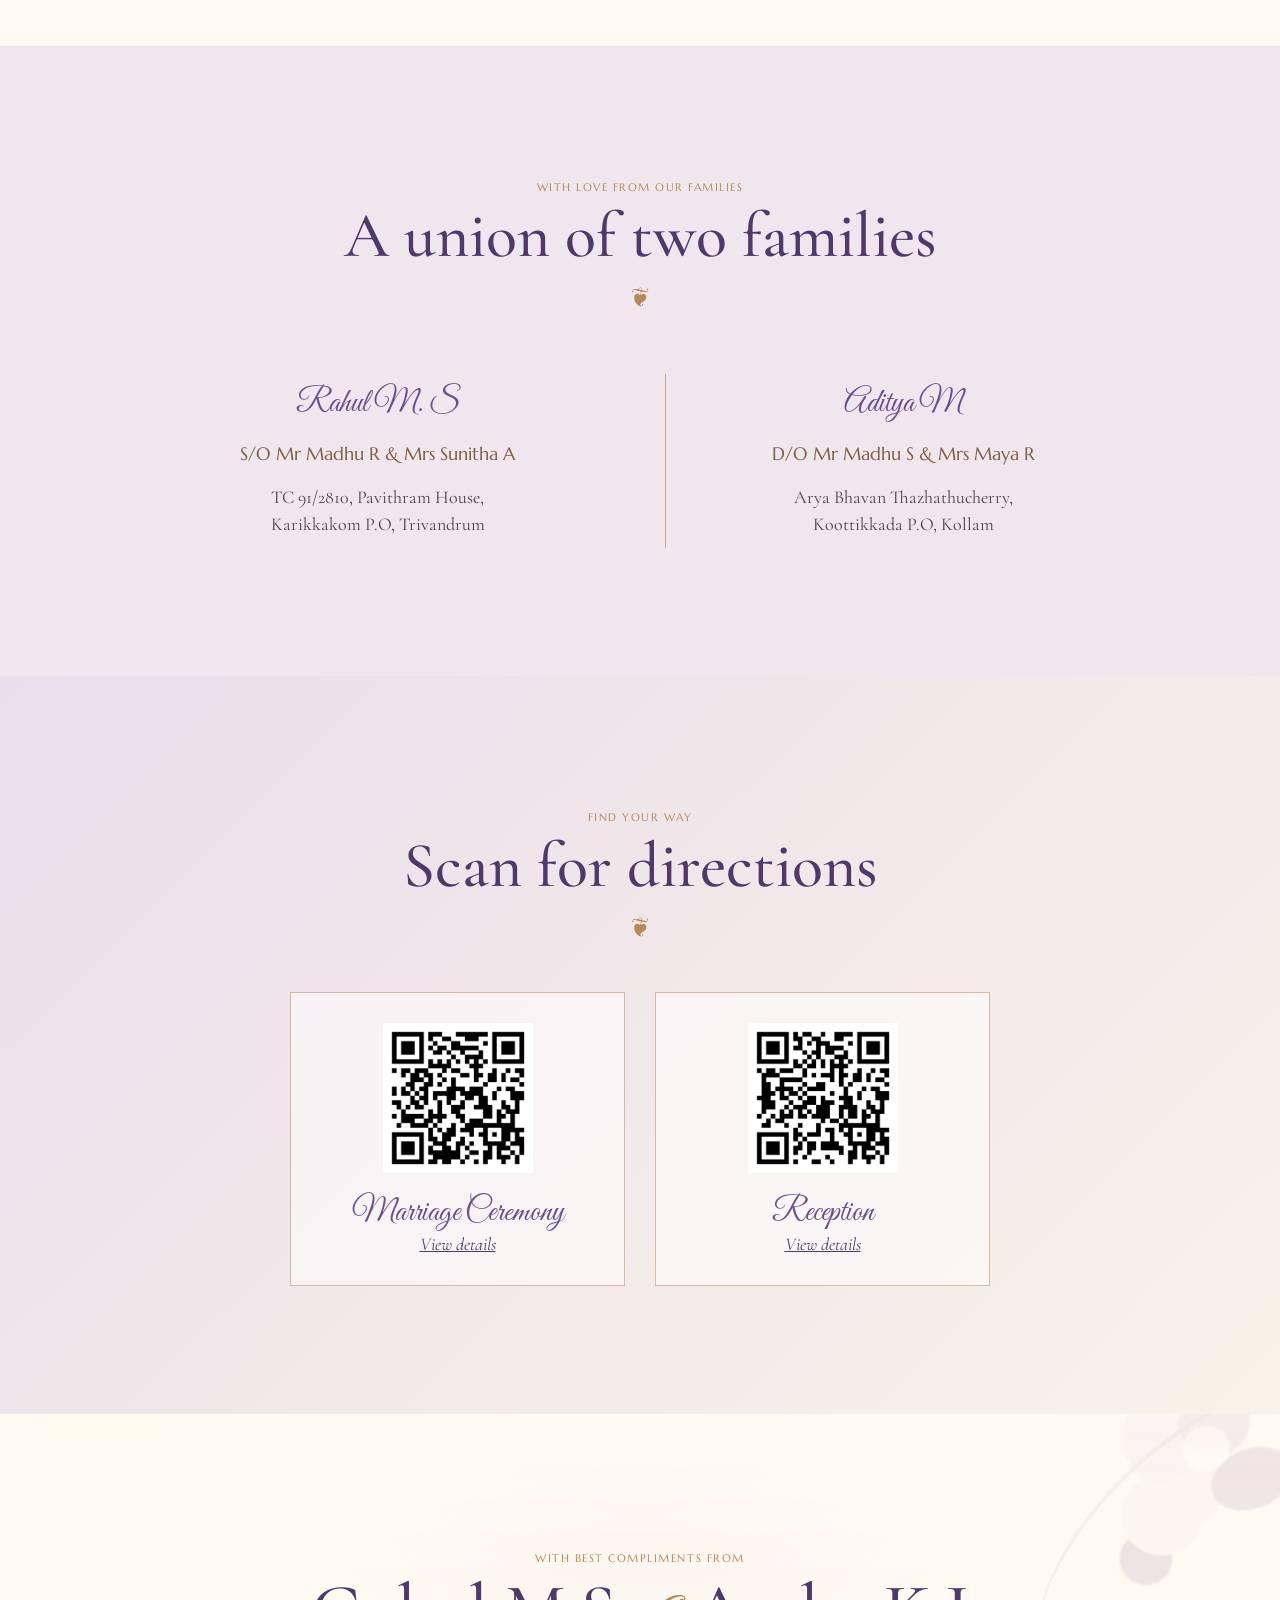
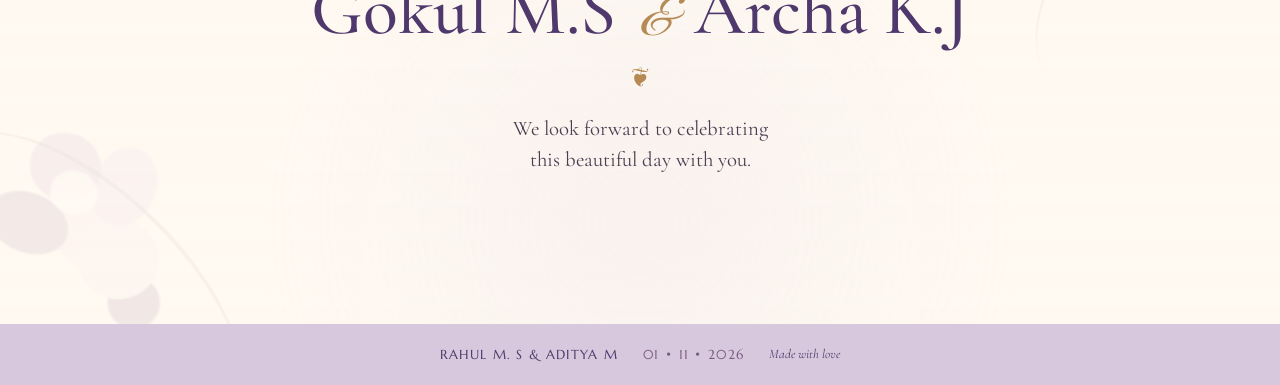
==== commit 0c0d95af: "second" ====
--- a/index.html
+++ b/index.html
@@ -9,15 +9,17 @@
   <link rel="preconnect" href="https://fonts.gstatic.com" crossorigin>
   <link href="https://fonts.googleapis.com/css2?family=Cormorant+Garamond:ital,wght@0,400;0,500;0,600;0,700;1,500&family=Great+Vibes&family=Marcellus&display=swap" rel="stylesheet">
   <link rel="stylesheet" href="style.css">
+  <link rel="stylesheet" href="envelope.css">
 </head>
 <body>
   <div class="opening" id="opening" aria-label="Opening invitation">
     <div class="opening-wash"></div><div class="petal p1"></div><div class="petal p2"></div><div class="petal p3"></div>
-    <div class="opening-content">
-      <div class="mini-flower" aria-hidden="true">✦</div>
-      <p class="eyebrow">Together with the blessings of our elders</p>
-      <h1><span>Rahul M. S</span><b>&amp;</b><span>Aditya M</span></h1>
-      <button class="open-button" id="openInvitation">Open Invitation <span>→</span></button>
+    <div class="envelope-stage">
+      <button class="envelope" id="openInvitation" aria-label="Open Rahul and Aditya's wedding invitation">
+        <span class="envelope-letter"><span class="letter-symbol" aria-hidden="true">ॐ</span><span>Together with our families</span><strong>Rahul <i>&amp;</i> Aditya</strong></span>
+        <span class="envelope-back" aria-hidden="true"></span><span class="envelope-front" aria-hidden="true"></span><span class="envelope-flap" aria-hidden="true"></span><span class="wax-seal" aria-hidden="true">R &amp; A</span>
+      </button>
+      <p class="tap-to-open">Tap the envelope to open</p>
     </div>
   </div>
 
@@ -25,7 +27,7 @@
     <a class="monogram" href="#home" aria-label="Go to invitation home">R <i>&amp;</i> A</a>
     <button class="nav-toggle" aria-expanded="false" aria-controls="siteNav"><span></span><span></span><span></span><span class="sr-only">Open menu</span></button>
     <nav id="siteNav" aria-label="Invitation navigation">
-      <a href="#home">Home</a><a href="#story">Our Story</a><a href="#wedding">Wedding</a><a href="#reception">Reception</a><a href="#gallery">Gallery</a><a href="#locations">Location</a>
+      <a href="#story">Our Story</a><a href="#wedding">Wedding</a><a href="#reception">Reception</a><a href="#locations">Location</a>
     </nav>
   </header>
 
@@ -41,7 +43,7 @@
         <p class="celebration">Invite you to our wedding celebration</p>
         <a href="#wedding" class="text-link">Explore the celebration <span>↓</span></a>
       </div>
-      <div class="couple-frame reveal reveal-delay"><img src="assets/couple.png" alt="Rahul M. S and Aditya M" id="coupleImage"></div>
+      <!-- <div class="couple-frame reveal reveal-delay"><img src="assets/couple.png" alt="Rahul M. S and Aditya M" id="coupleImage"></div> -->
     </section>
 
     <section class="date-section section" id="wedding" aria-labelledby="date-title">
@@ -57,29 +59,29 @@
     </section>
 
     <section class="story section" id="story" aria-labelledby="story-title">
-      <div class="story-card reveal"><p class="kicker">Our Story</p><h2 id="story-title">Two hearts, one<br><i>beautiful journey.</i></h2><div class="floral-rule">❦</div><p>Every love story is a little different. This space is waiting for the words that tell yours - a simple beginning, a joyful journey, and a lifetime of togetherness.</p><p class="editable-note">Replace this message with your own story.</p></div>
+      <div class="story-card reveal"><p class="kicker">Our Story</p><h2 id="story-title">Two hearts, one<br><i>beautiful journey.</i></h2><div class="floral-rule">❦</div><p>Every love story is a little different. This space is waiting for the words that tell yours - a simple beginning, a joyful journey, and a lifetime of togetherness.</p></div>
     </section>
 
     <section class="events section" aria-label="Wedding events">
       <article class="event-card reveal" id="ceremony">
         <p class="kicker">01 · The Wedding</p><h2>Marriage Ceremony</h2><div class="floral-rule">❦</div>
         <p class="event-time" id="ceremonyTime">Muhurtham : Between 11 am and 11.30 am</p><p class="event-place" id="ceremonyVenue">At Muthodam Auditorium, Mayyanad, Kollam</p>
-        <a class="location-link" id="ceremonyMap" href="#" target="_blank" rel="noopener"><span>⌖</span> View Location</a>
+        <a class="location-link" id="ceremonyMap" href="https://maps.app.goo.gl/yS16h4kd9MgFyhen8" target="_blank" ><span>⌖</span> </a>
       </article>
       <article class="event-card reception-card reveal" id="reception">
         <p class="kicker">02 · An Evening Together</p><h2>Reception</h2><div class="floral-rule">❦</div>
         <p class="event-time" id="receptionTime">From 4 pm onwards</p><p class="event-place" id="receptionVenue">Kings Convention Centre,<br>Puthenchantha, Varkala</p>
-        <a class="location-link" id="receptionMap" href="#" target="_blank" rel="noopener"><span>⌖</span> View Location</a>
+        <a class="location-link" id="receptionMap" href="#" target="_blank" rel="noopener"><span>⌖</span> </a>
       </article>
     </section>
 
     <section class="family section" aria-labelledby="family-title"><div class="section-heading reveal"><span>With love from our families</span><h2 id="family-title">A union of two families</h2><div class="floral-rule">❦</div></div><div class="family-grid reveal"><div><h3>Rahul M. S</h3><p>S/O Mr Madhu R &amp; Mrs Sunitha A</p><address>TC 91/2810, Pavithram House,<br>Karikkakom P.O, Trivandrum</address></div><div><h3>Aditya M</h3><p>D/O Mr Madhu S &amp; Mrs Maya R</p><address>Arya Bhavan Thazhathucherry,<br>Koottikkada P.O, Kollam</address></div></div></section>
 
-    <section class="gallery section" id="gallery" aria-labelledby="gallery-title"><div class="section-heading reveal"><span>Precious moments</span><h2 id="gallery-title">Our Gallery</h2><div class="floral-rule">❦</div></div><div class="gallery-grid reveal" id="galleryGrid">
+    <!-- <section class="gallery section" id="gallery" aria-labelledby="gallery-title"><div class="section-heading reveal"><span>Precious moments</span><h2 id="gallery-title">Our Gallery</h2><div class="floral-rule">❦</div></div><div class="gallery-grid reveal" id="galleryGrid">
       <button class="gallery-item tall"><img src="assets/gallery/photo1.jpg" alt="Wedding memory 1" loading="lazy"></button><button class="gallery-item"><img src="assets/gallery/photo2.jpg" alt="Wedding memory 2" loading="lazy"></button><button class="gallery-item wide"><img src="assets/gallery/photo3.jpg" alt="Wedding memory 3" loading="lazy"></button><button class="gallery-item"><img src="assets/gallery/photo4.jpg" alt="Wedding memory 4" loading="lazy"></button><button class="gallery-item"><img src="assets/gallery/photo5.jpg" alt="Wedding memory 5" loading="lazy"></button><button class="gallery-item wide"><img src="assets/gallery/photo6.jpg" alt="Wedding memory 6" loading="lazy"></button>
-    </div></section>
+    </div></section> -->
 
-    <section class="locations section" id="locations" aria-labelledby="locations-title"><div class="section-heading reveal"><span>Find your way</span><h2 id="locations-title">Scan for directions</h2><div class="floral-rule">❦</div></div><div class="qr-grid reveal"><div class="qr-card"><div class="qr-wrap"><img src="assets/marriage-qr.png" alt="Marriage ceremony QR code" class="qr-image"></div><h3>Marriage Ceremony</h3><a href="#ceremony">View details</a></div><div class="qr-card"><div class="qr-wrap"><img src="assets/reception-qr.png" alt="Reception QR code" class="qr-image"></div><h3>Reception</h3><a href="#reception">View details</a></div></div></section>
+    <section class="locations section" id="locations" aria-labelledby="locations-title"><div class="section-heading reveal"><span>Find your way</span><h2 id="locations-title">Scan for directions</h2><div class="floral-rule">❦</div></div><div class="qr-grid reveal"><div class="qr-card"><div class="qr-wrap"><img src="assets/marr.png" alt="Marriage ceremony QR code" class="qr-image"></div><h3>Marriage Ceremony</h3><a href="#ceremony">View details</a></div><div class="qr-card"><div class="qr-wrap"><img src="assets/king.png" alt="Reception QR code" class="qr-image"></div><h3>Reception</h3><a href="#reception">View details</a></div></div></section>
 
     <section class="closing section"><div class="floral floral-close-l" aria-hidden="true"></div><div class="floral floral-close-r" aria-hidden="true"></div><div class="closing-content reveal"><p class="kicker">With Best Compliments From</p><h2>Gokul M.S <i>&amp;</i> Archa K.J</h2><div class="floral-rule">❦</div><p>We look forward to celebrating<br>this beautiful day with you.</p></div></section>
   </main>
--- a/envelope.css
+++ b/envelope.css
@@ -0,0 +1,20 @@
+/* Touch-first envelope reveal */
+.opening{perspective:1200px}
+.envelope-stage{position:relative;z-index:2;width:min(76vw,510px);padding-top:42px;text-align:center}
+.envelope{position:relative;display:block;width:100%;aspect-ratio:1.48;border:0;padding:0;background:transparent;filter:drop-shadow(0 23px 22px rgba(71,48,71,.22));transform-style:preserve-3d;touch-action:manipulation}
+.envelope:focus-visible{outline:2px solid var(--purple);outline-offset:12px}
+.envelope-back,.envelope-front,.envelope-flap{position:absolute;inset:0;display:block;overflow:hidden;border-radius:4px}
+.envelope-back{background:linear-gradient(145deg,#f1e7ee,#d6c5dd);border:1px solid rgba(181,138,85,.7)}
+.envelope-letter{position:absolute;z-index:1;left:8%;bottom:5%;width:84%;height:89%;padding:12% 7% 0;background:linear-gradient(140deg,#fffdf9,#f4e9f1);border:1px solid rgba(181,138,85,.55);box-shadow:0 0 0 5px rgba(255,255,255,.28);color:var(--gold);text-align:center;transition:transform 1.05s cubic-bezier(.2,.75,.2,1)}
+.envelope-letter span{display:block;font:clamp(8px,1.8vw,12px) var(--display);letter-spacing:.12em;text-transform:uppercase}
+.envelope-letter .letter-symbol{color:var(--purple);font:clamp(24px,5vw,40px) var(--serif);margin-bottom:9px}
+.envelope-letter strong{display:block;margin-top:12px;color:var(--purple);font:clamp(2rem,5vw,3.7rem)/.8 var(--script);font-weight:400}
+.envelope-letter i{font:clamp(1rem,2.4vw,1.45rem) var(--serif);font-style:normal;color:var(--gold)}
+.envelope-front{z-index:3;background:linear-gradient(135deg,transparent 49.5%,rgba(211,190,218,.82) 50%),linear-gradient(225deg,transparent 49.5%,rgba(232,218,233,.94) 50%),linear-gradient(0deg,#e7d9e4,#d0bed8);clip-path:polygon(0 0,50% 56%,100% 0,100% 100%,0 100%)}
+.envelope-flap{z-index:4;transform-origin:top;transition:transform .85s cubic-bezier(.2,.73,.3,1);backface-visibility:hidden;background:linear-gradient(145deg,#ebdfe9,#d0bdd9);clip-path:polygon(0 0,100% 0,50% 58%);border-top:1px solid rgba(181,138,85,.75)}
+.wax-seal{position:absolute;z-index:5;top:43%;left:50%;display:grid;place-items:center;width:clamp(45px,9vw,66px);aspect-ratio:1;border-radius:50%;background:radial-gradient(circle at 34% 28%,#9d739e,#68466f);box-shadow:0 2px 0 #4b3153,0 5px 10px rgba(57,36,61,.25);color:#f7e7c3;font:clamp(10px,2vw,14px) var(--display);letter-spacing:.04em;transform:translate(-50%,-50%);transition:opacity .22s ease,transform .35s ease}
+.tap-to-open{margin:27px 0 0;color:var(--plum);font:italic clamp(1rem,2.4vw,1.25rem) var(--serif);letter-spacing:.05em;animation:softTap 2s ease-in-out infinite}
+.opening-envelope .envelope-flap{transform:rotateX(-178deg);z-index:0}.opening-envelope .wax-seal{opacity:0;transform:translate(-50%,-80%) scale(.6)}.opening-envelope .envelope-letter{transform:translateY(-46%) scale(1.04);z-index:2}.opening-envelope .tap-to-open{opacity:0;transition:opacity .2s}.opening-envelope .envelope{animation:envelopeExit .5s .82s ease-in forwards}
+@keyframes softTap{50%{transform:translateY(-4px);opacity:.65}}@keyframes envelopeExit{to{opacity:0;transform:translateY(25px) scale(.96)}}
+@media(max-width:430px){.envelope-stage{width:min(88vw,390px);padding-top:0}.envelope-letter{padding-top:11%}.tap-to-open{margin-top:21px}.opening-wash{width:120vmax;height:120vmax}}
+@media(prefers-reduced-motion:reduce){.opening-envelope .envelope{animation:none}.opening-envelope .envelope-letter{transform:none}.opening-envelope .envelope-flap{transform:rotateX(-178deg)}}
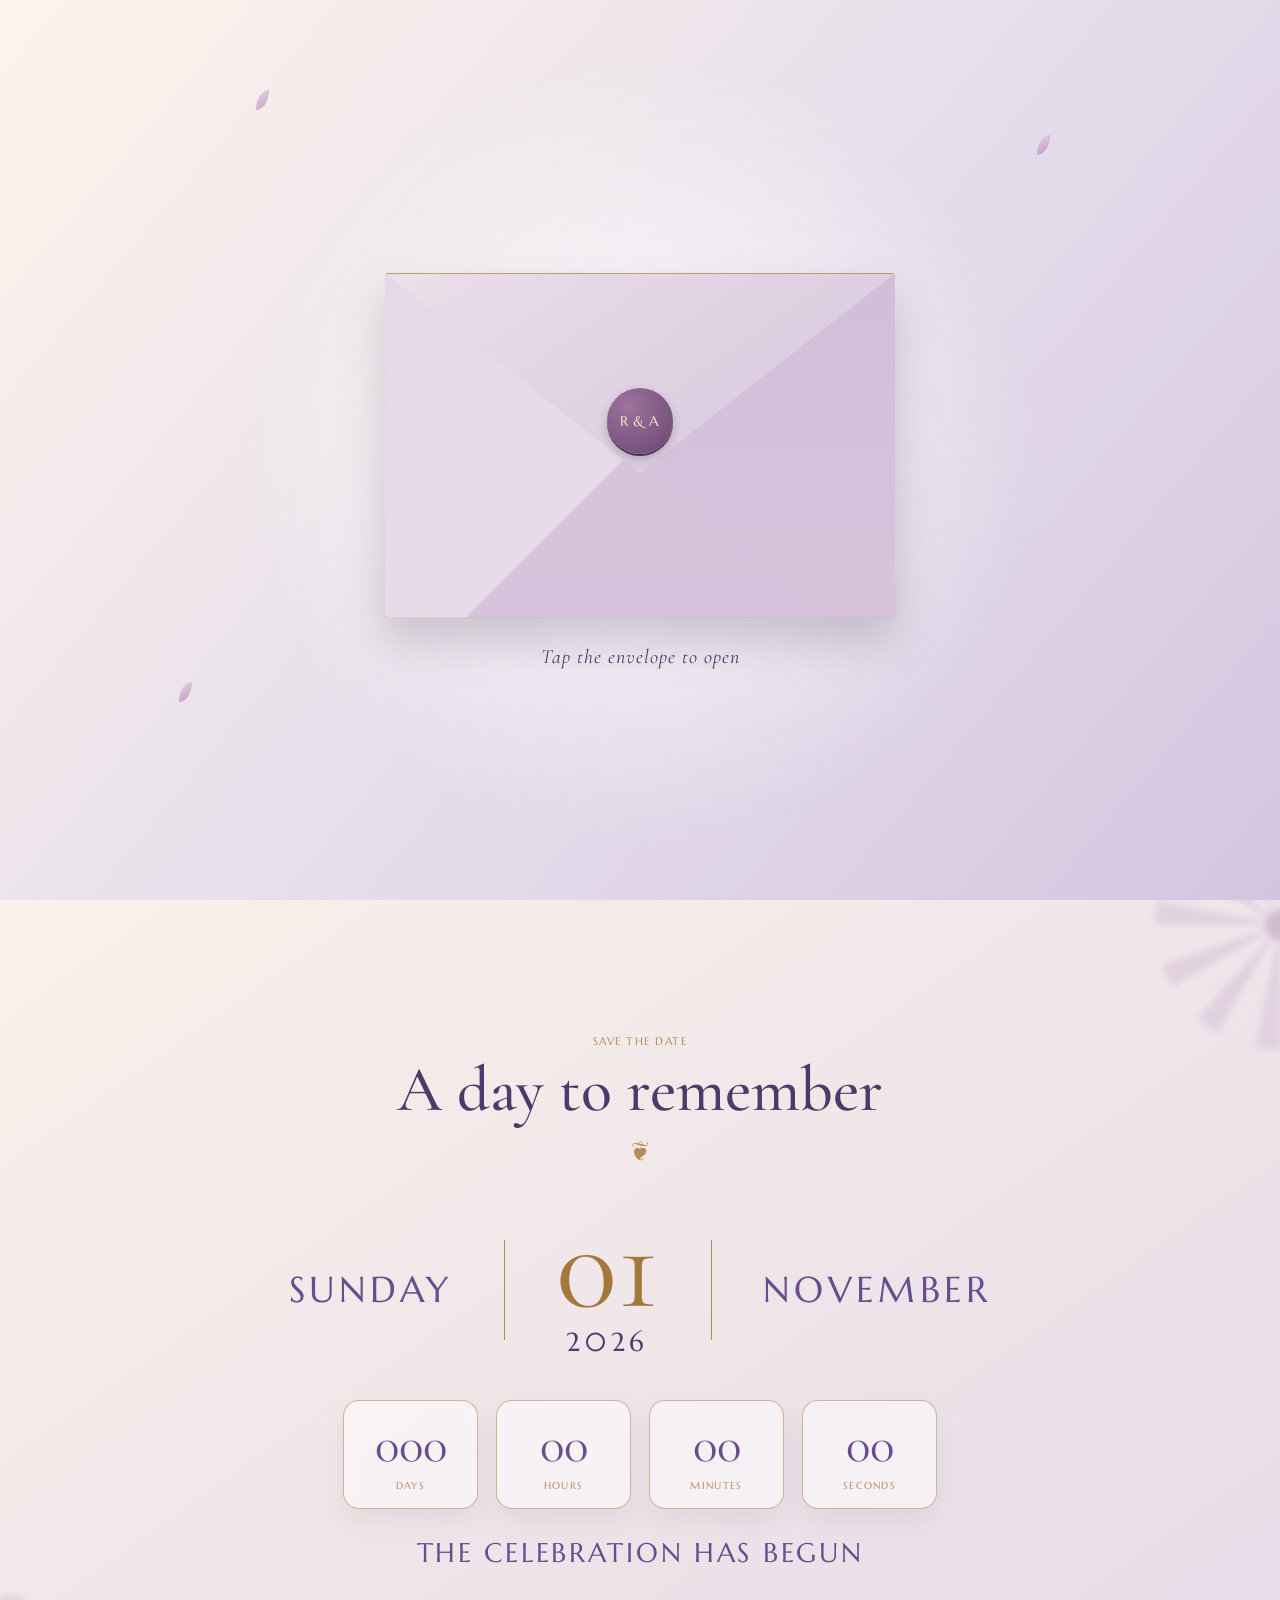
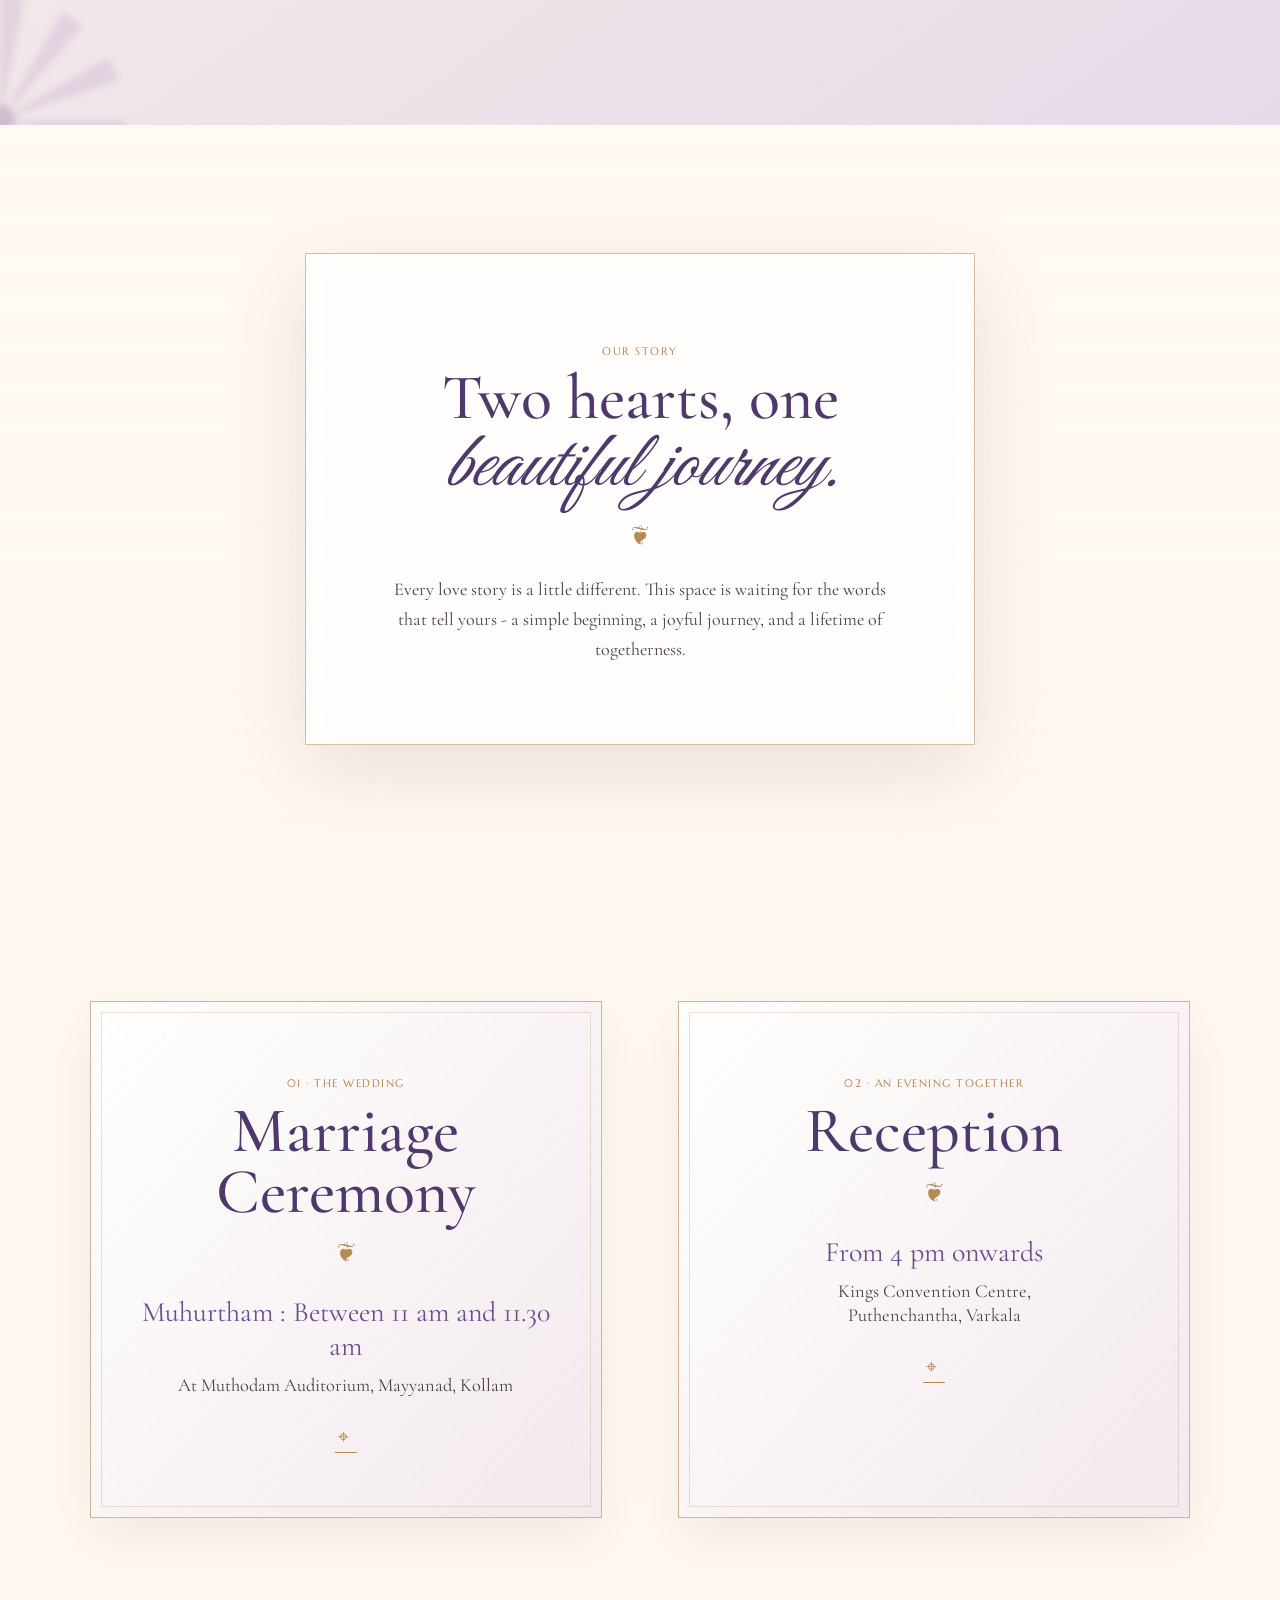
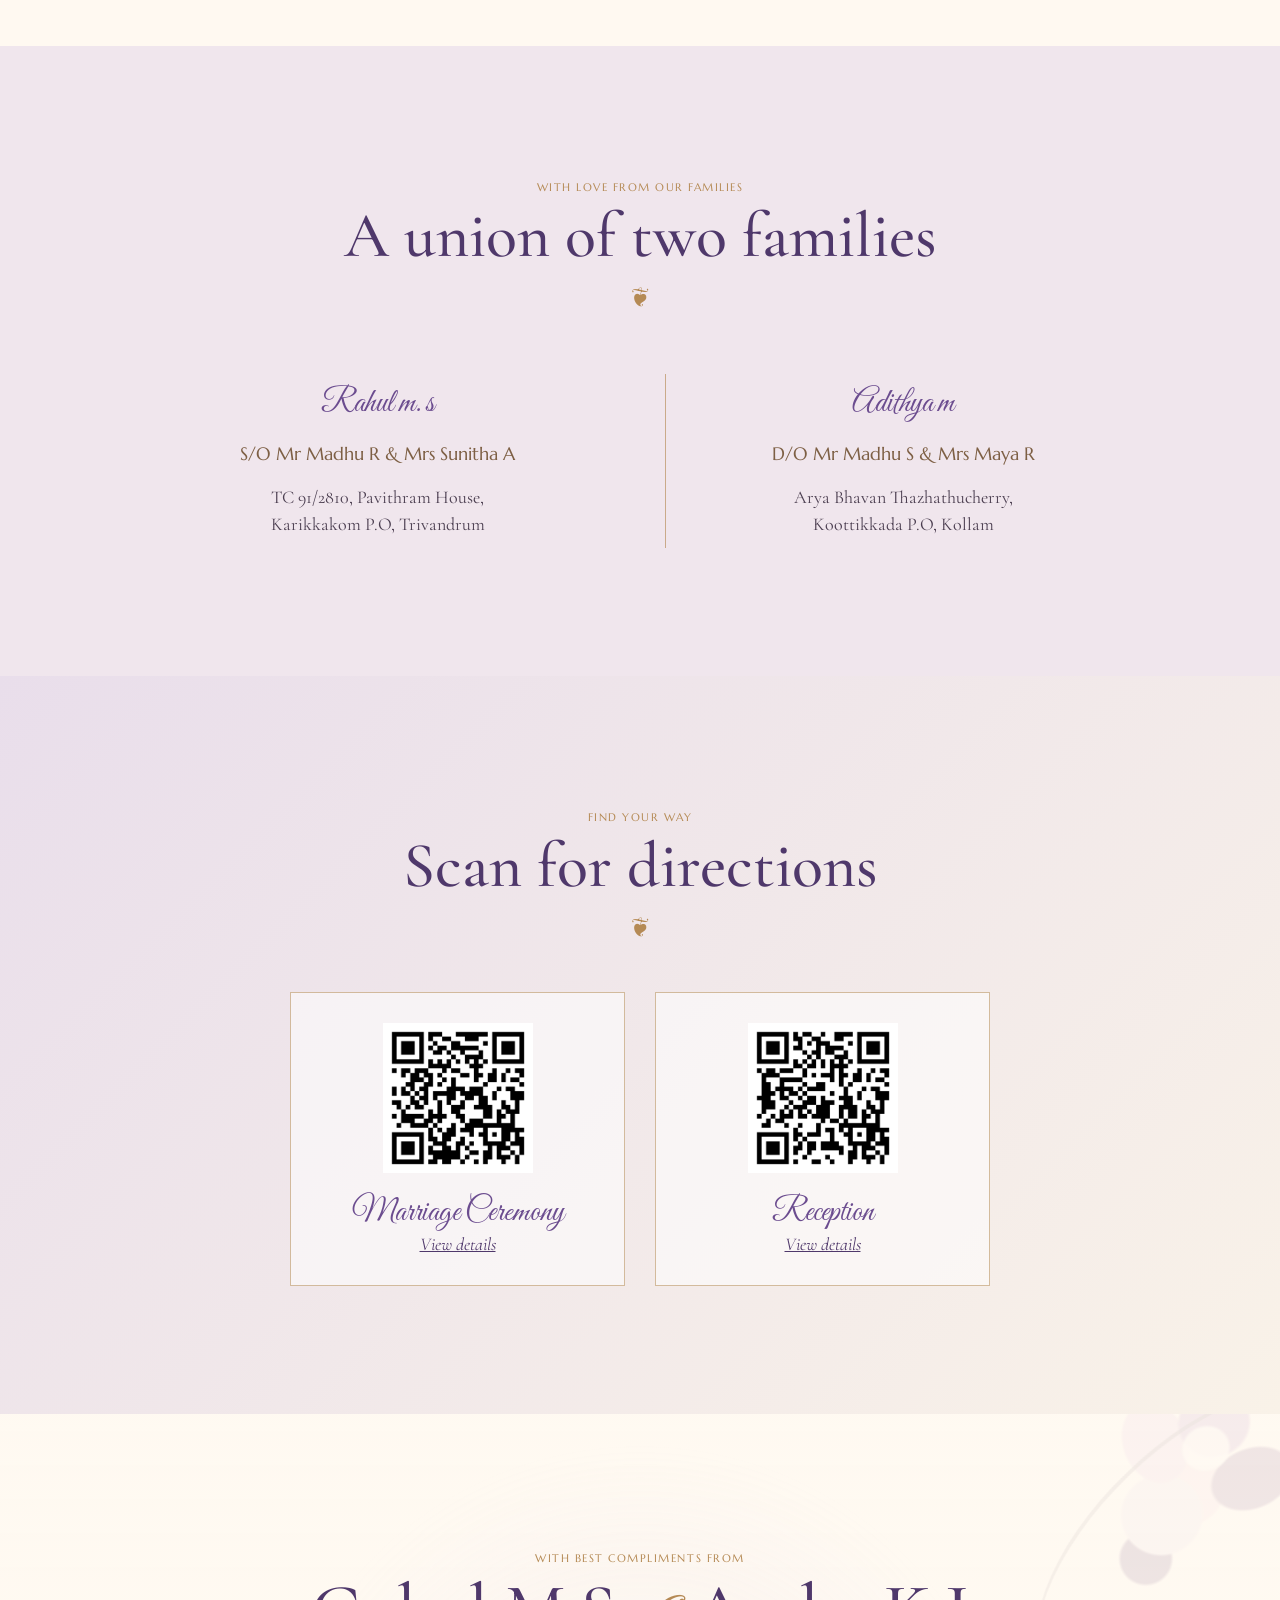
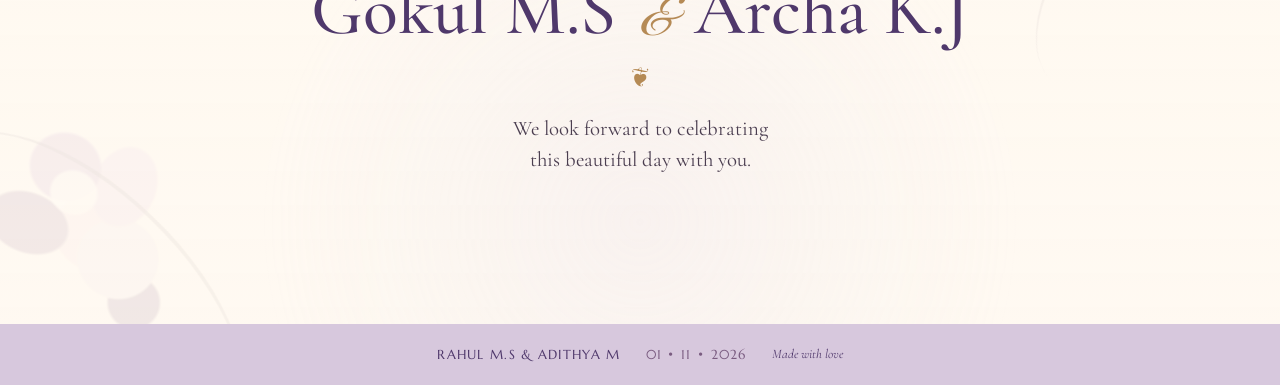
==== commit 4d8046cb: "third" ====
--- a/index.html
+++ b/index.html
@@ -7,6 +7,7 @@
   <title>Rahul M. S &amp; Aditya M | Wedding Invitation</title>
   <link rel="preconnect" href="https://fonts.googleapis.com">
   <link rel="preconnect" href="https://fonts.gstatic.com" crossorigin>
+  <!-- <link href="https://fonts.googleapis.com/css2?family=Cormorant+Garamond:ital,wght@0,400;0,500;0,600;0,700;1,500&family=Pinyon+Script&family=Marcellus&display=swap" rel="stylesheet"> -->
   <link href="https://fonts.googleapis.com/css2?family=Cormorant+Garamond:ital,wght@0,400;0,500;0,600;0,700;1,500&family=Great+Vibes&family=Marcellus&display=swap" rel="stylesheet">
   <link rel="stylesheet" href="style.css">
   <link rel="stylesheet" href="envelope.css">
@@ -16,7 +17,7 @@
     <div class="opening-wash"></div><div class="petal p1"></div><div class="petal p2"></div><div class="petal p3"></div>
     <div class="envelope-stage">
       <button class="envelope" id="openInvitation" aria-label="Open Rahul and Aditya's wedding invitation">
-        <span class="envelope-letter"><span class="letter-symbol" aria-hidden="true">ॐ</span><span>Together with our families</span><strong>Rahul <i>&amp;</i> Aditya</strong></span>
+        <span class="envelope-letter"><span class="letter-symbol" aria-hidden="true">ॐ</span><span>Together with our families</span><strong>Rahul <i>&amp;</i> Adithya</strong></span>
         <span class="envelope-back" aria-hidden="true"></span><span class="envelope-front" aria-hidden="true"></span><span class="envelope-flap" aria-hidden="true"></span><span class="wax-seal" aria-hidden="true">R &amp; A</span>
       </button>
       <p class="tap-to-open">Tap the envelope to open</p>
@@ -39,11 +40,11 @@
       <div class="hero-inner reveal">
         <div class="ganesha" aria-hidden="true">ॐ</div>
         <p class="intro">With the blessings of the Almighty and our elders,<br>we cordially invite you to the wedding of</p>
-        <h2 id="hero-title" class="couple-names"><span>Rahul M. S</span><em>&amp;</em><span>Aditya M</span></h2>
+        <h2 id="hero-title" class="couple-names"><span>Rahul m s</span><em>&amp;</em><span>Adithya m</span></h2>
         <p class="celebration">Invite you to our wedding celebration</p>
         <a href="#wedding" class="text-link">Explore the celebration <span>↓</span></a>
       </div>
-      <!-- <div class="couple-frame reveal reveal-delay"><img src="assets/couple.png" alt="Rahul M. S and Aditya M" id="coupleImage"></div> -->
+      <!-- <div class="couple-frame reveal reveal-delay"><img src="assets/couple.png" alt="Rahul M. S and Adithya M" id="coupleImage"></div> -->
     </section>
 
     <section class="date-section section" id="wedding" aria-labelledby="date-title">
@@ -75,7 +76,7 @@
       </article>
     </section>
 
-    <section class="family section" aria-labelledby="family-title"><div class="section-heading reveal"><span>With love from our families</span><h2 id="family-title">A union of two families</h2><div class="floral-rule">❦</div></div><div class="family-grid reveal"><div><h3>Rahul M. S</h3><p>S/O Mr Madhu R &amp; Mrs Sunitha A</p><address>TC 91/2810, Pavithram House,<br>Karikkakom P.O, Trivandrum</address></div><div><h3>Aditya M</h3><p>D/O Mr Madhu S &amp; Mrs Maya R</p><address>Arya Bhavan Thazhathucherry,<br>Koottikkada P.O, Kollam</address></div></div></section>
+    <section class="family section" aria-labelledby="family-title"><div class="section-heading reveal"><span>With love from our families</span><h2 id="family-title">A union of two families</h2><div class="floral-rule">❦</div></div><div class="family-grid reveal"><div><h3>Rahul m.s</h3><p>S/O Mr Madhu R &amp; Mrs Sunitha A</p><address>TC 91/2810, Pavithram House,<br>Karikkakom P.O, Trivandrum</address></div><div><h3>Adithya m</h3><p>D/O Mr Madhu S &amp; Mrs Maya R</p><address>Arya Bhavan Thazhathucherry,<br>Koottikkada P.O, Kollam</address></div></div></section>
 
     <!-- <section class="gallery section" id="gallery" aria-labelledby="gallery-title"><div class="section-heading reveal"><span>Precious moments</span><h2 id="gallery-title">Our Gallery</h2><div class="floral-rule">❦</div></div><div class="gallery-grid reveal" id="galleryGrid">
       <button class="gallery-item tall"><img src="assets/gallery/photo1.jpg" alt="Wedding memory 1" loading="lazy"></button><button class="gallery-item"><img src="assets/gallery/photo2.jpg" alt="Wedding memory 2" loading="lazy"></button><button class="gallery-item wide"><img src="assets/gallery/photo3.jpg" alt="Wedding memory 3" loading="lazy"></button><button class="gallery-item"><img src="assets/gallery/photo4.jpg" alt="Wedding memory 4" loading="lazy"></button><button class="gallery-item"><img src="assets/gallery/photo5.jpg" alt="Wedding memory 5" loading="lazy"></button><button class="gallery-item wide"><img src="assets/gallery/photo6.jpg" alt="Wedding memory 6" loading="lazy"></button>
@@ -85,8 +86,8 @@
 
     <section class="closing section"><div class="floral floral-close-l" aria-hidden="true"></div><div class="floral floral-close-r" aria-hidden="true"></div><div class="closing-content reveal"><p class="kicker">With Best Compliments From</p><h2>Gokul M.S <i>&amp;</i> Archa K.J</h2><div class="floral-rule">❦</div><p>We look forward to celebrating<br>this beautiful day with you.</p></div></section>
   </main>
-  <footer><span>Rahul M. S &amp; Aditya M</span><i>01 • 11 • 2026</i><small>Made with love</small></footer>
-  <button id="musicButton" class="music-button" aria-pressed="false" aria-label="Play background music"><span aria-hidden="true">♪</span><b>Music Off</b></button><audio id="backgroundMusic" loop preload="none"><source src="assets/music.mp3" type="audio/mpeg"></audio>
+  <footer><span>Rahul m.s &amp; Adithya m</span><i>01 • 11 • 2026</i><small>Made with love</small></footer>
+  <button id="musicButton" class="music-button" aria-pressed="false" aria-label="Play background music"><span aria-hidden="true">♪</span><b>Music On</b></button><audio id="backgroundMusic" loop preload="auto"><source src="assets/WhatsApp Audio 2026-08-10 at 1.43.08 PM.mpeg" type="audio/mpeg"></audio>
   <dialog id="lightbox" aria-label="Gallery image"><button class="close-lightbox" aria-label="Close image">×</button><img src="" alt=""><p></p></dialog>
   <script src="script.js"></script>
 </body>
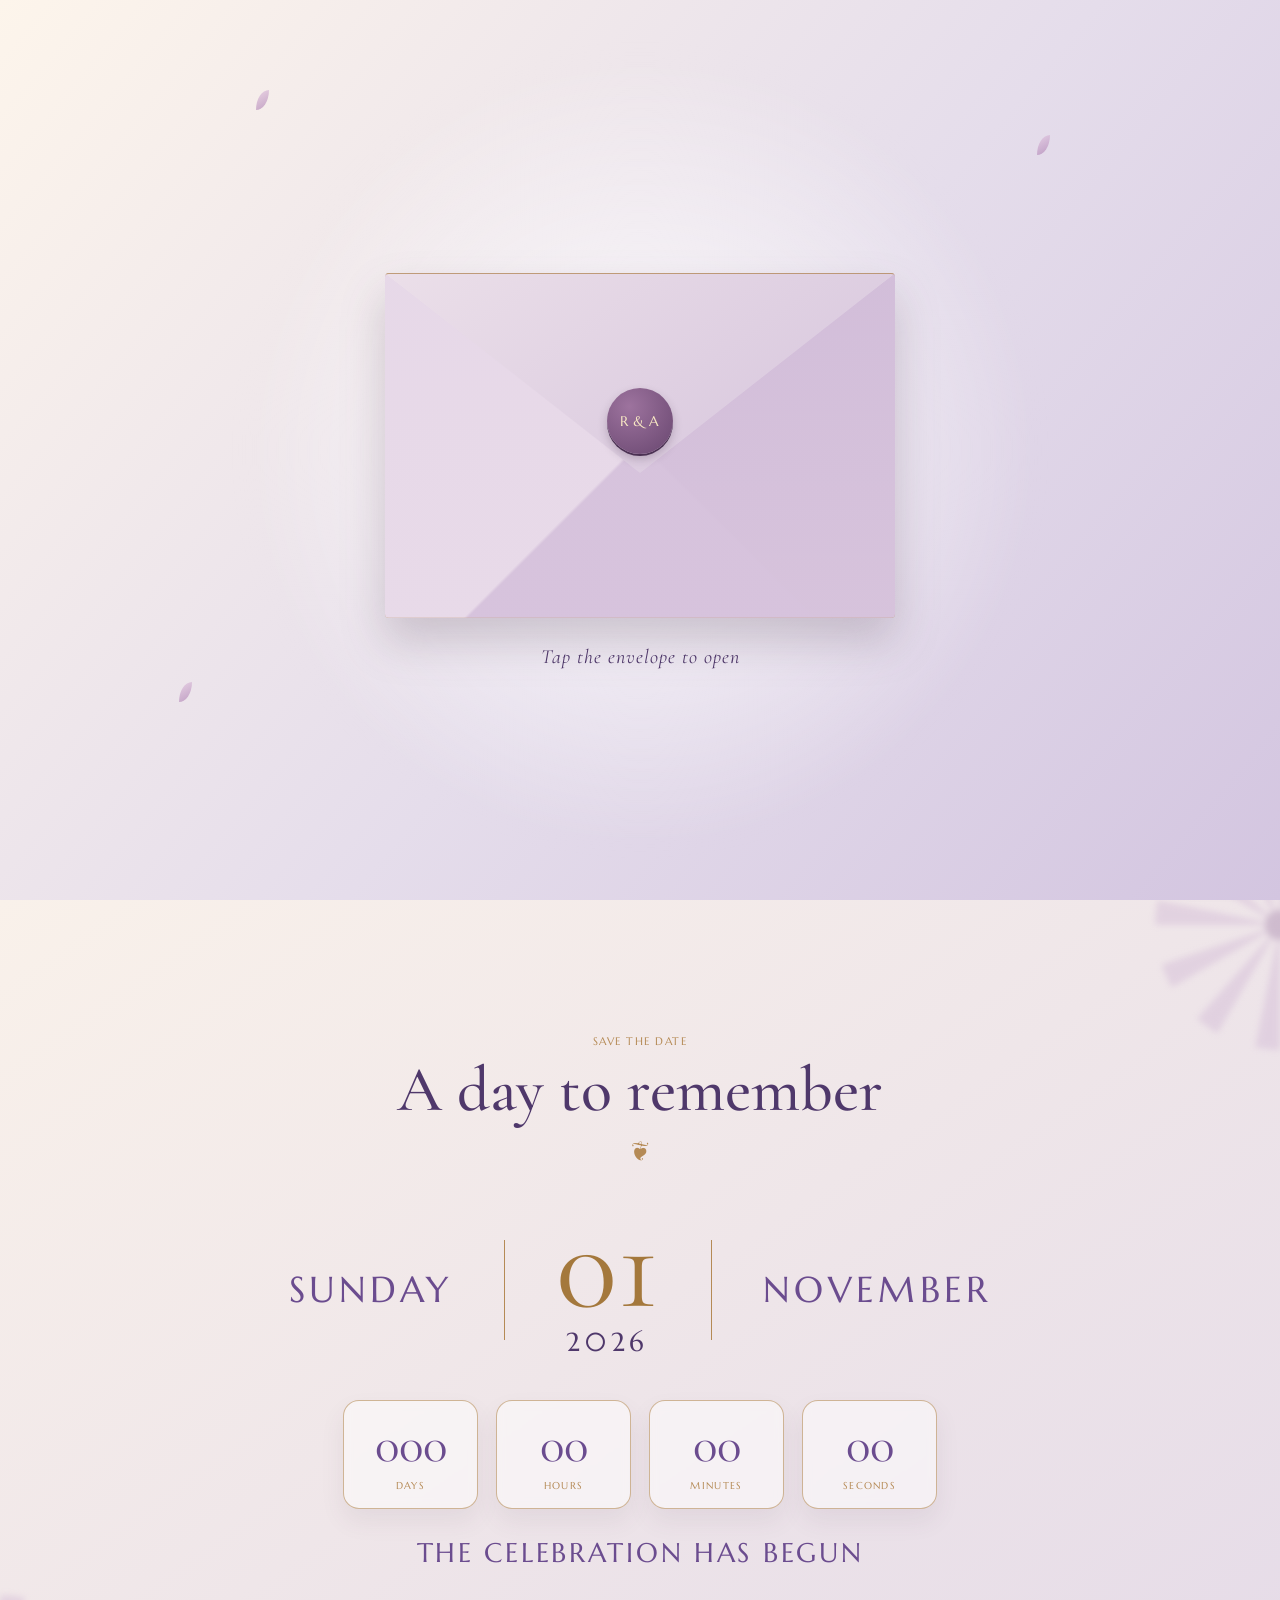
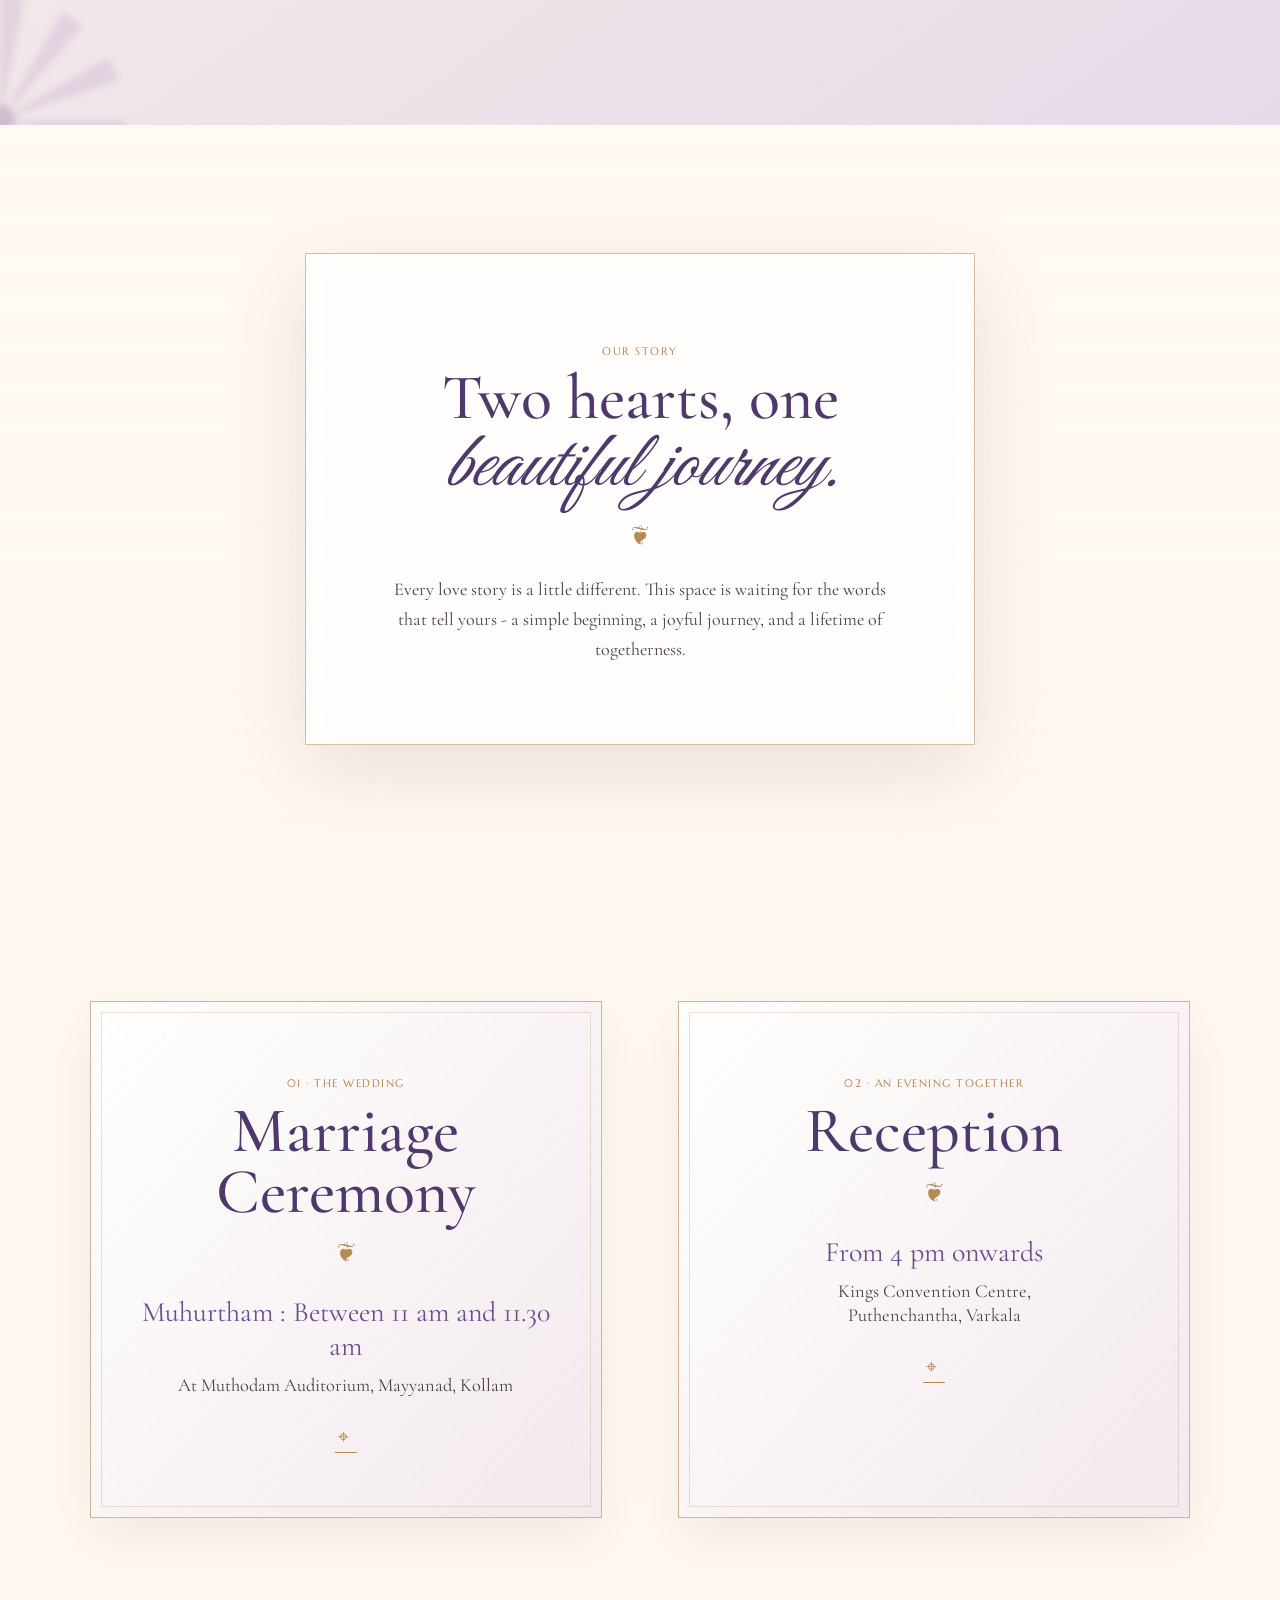
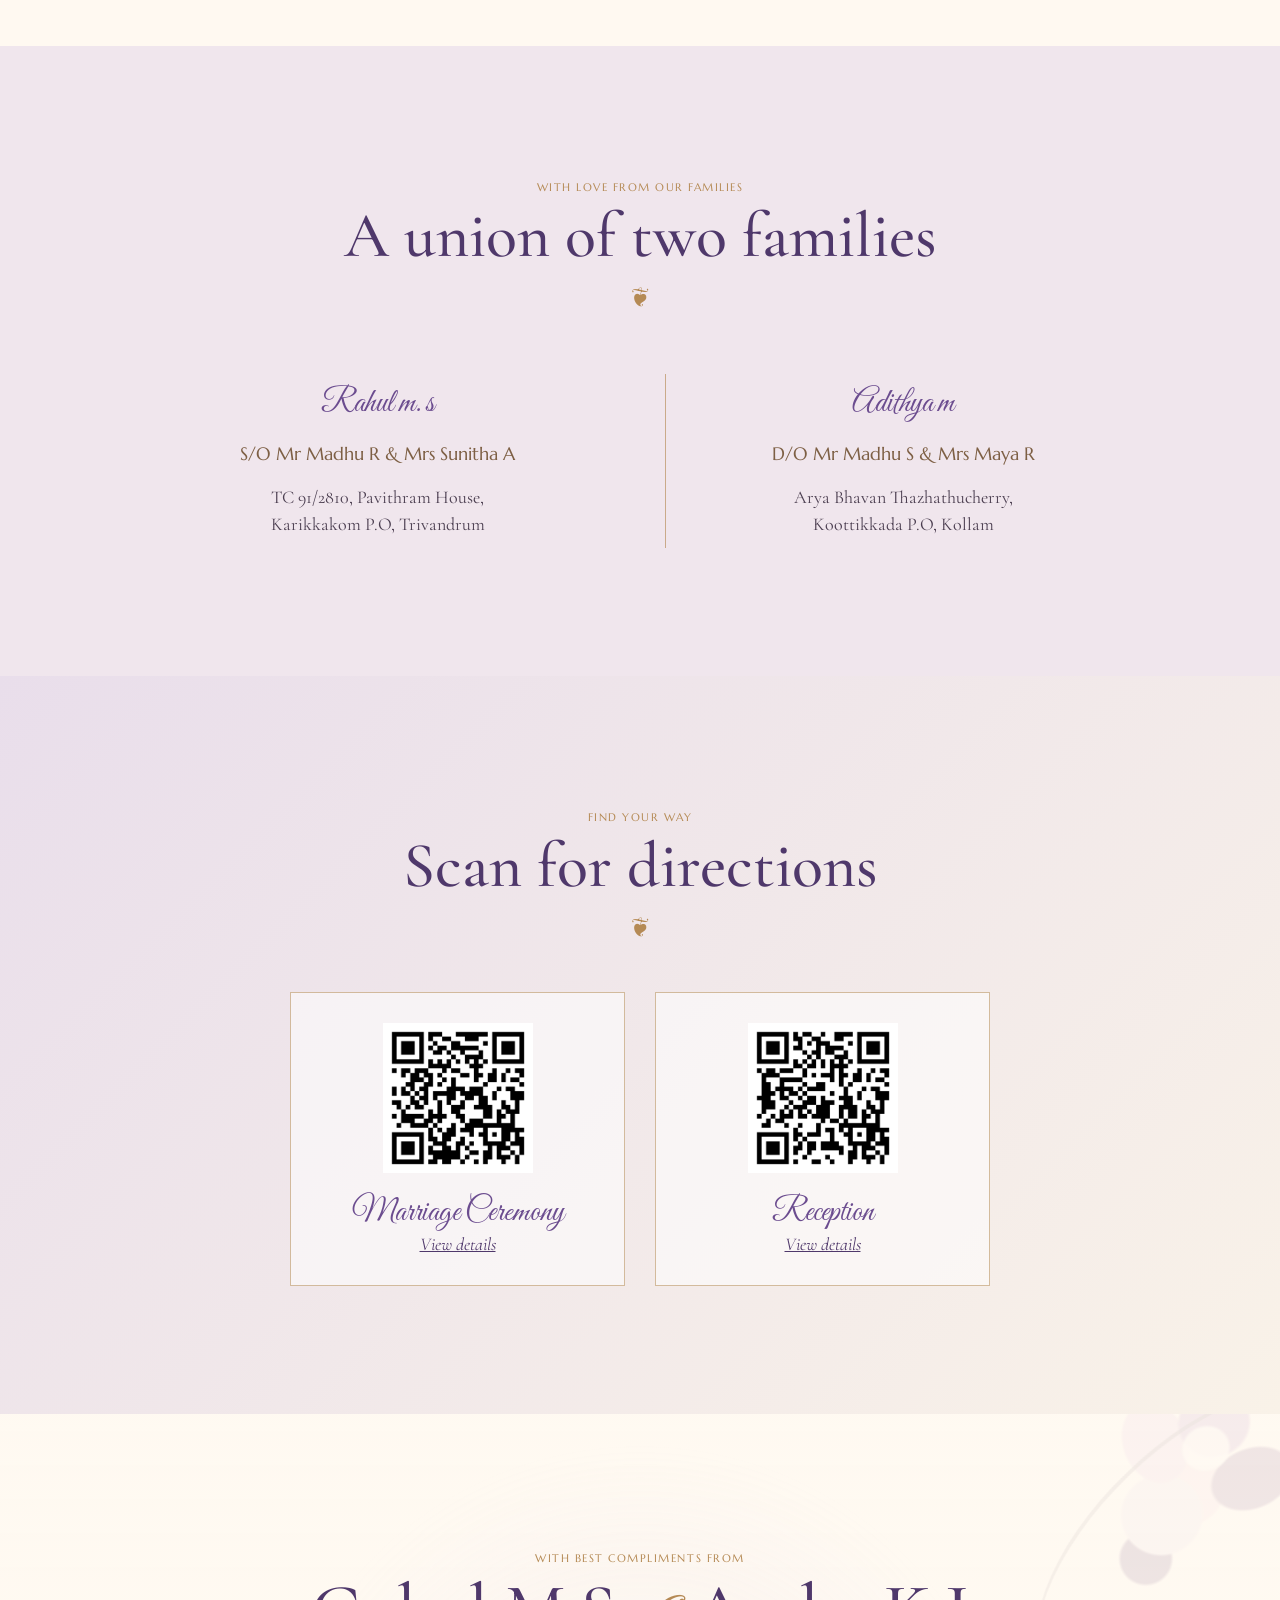
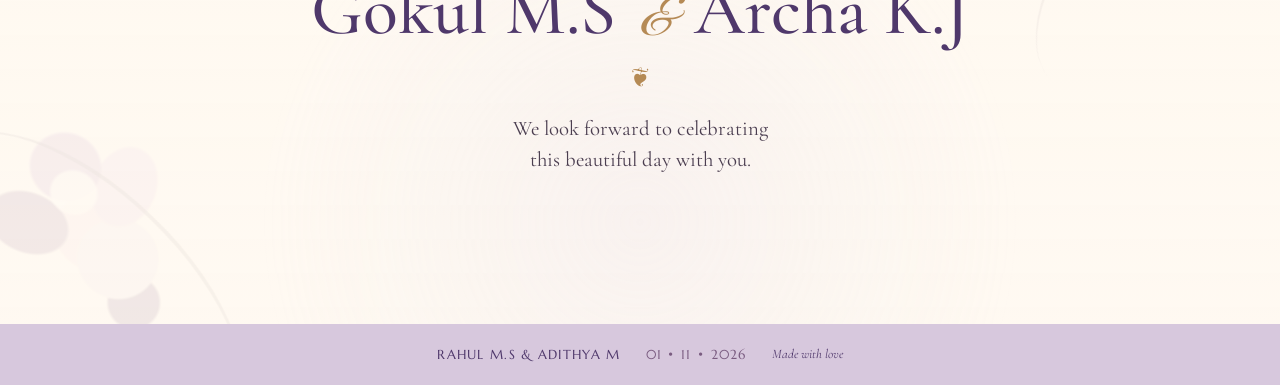
==== commit 141d86a5: "4" ====
--- a/index.html
+++ b/index.html
@@ -87,7 +87,14 @@
     <section class="closing section"><div class="floral floral-close-l" aria-hidden="true"></div><div class="floral floral-close-r" aria-hidden="true"></div><div class="closing-content reveal"><p class="kicker">With Best Compliments From</p><h2>Gokul M.S <i>&amp;</i> Archa K.J</h2><div class="floral-rule">❦</div><p>We look forward to celebrating<br>this beautiful day with you.</p></div></section>
   </main>
   <footer><span>Rahul m.s &amp; Adithya m</span><i>01 • 11 • 2026</i><small>Made with love</small></footer>
-  <button id="musicButton" class="music-button" aria-pressed="false" aria-label="Play background music"><span aria-hidden="true">♪</span><b>Music On</b></button><audio id="backgroundMusic" loop preload="auto"><source src="assets/WhatsApp Audio 2026-08-10 at 1.43.08 PM.mpeg" type="audio/mpeg"></audio>
+  <button id="musicButton" class="music-button" aria-pressed="false" aria-label="Turn background music on">
+  <span aria-hidden="true">♪</span><b>Music Off</b>
+</button>
+
+<audio id="backgroundMusic" loop preload="auto">
+  <source src="assets/WhatsApp Audio 2026-08-10 at 1.43.08 PM.mpeg" type="audio/mpeg">
+</audio>
+  <!-- <button id="musicButton" class="music-button" aria-pressed="false" aria-label="Play background music"><span aria-hidden="true">♪</span><b>Music On</b></button><audio id="backgroundMusic" loop preload="auto"><source src="assets/WhatsApp Audio 2026-08-10 at 1.43.08 PM.mpeg" type="audio/mpeg"></audio> -->
   <dialog id="lightbox" aria-label="Gallery image"><button class="close-lightbox" aria-label="Close image">×</button><img src="" alt=""><p></p></dialog>
   <script src="script.js"></script>
 </body>
